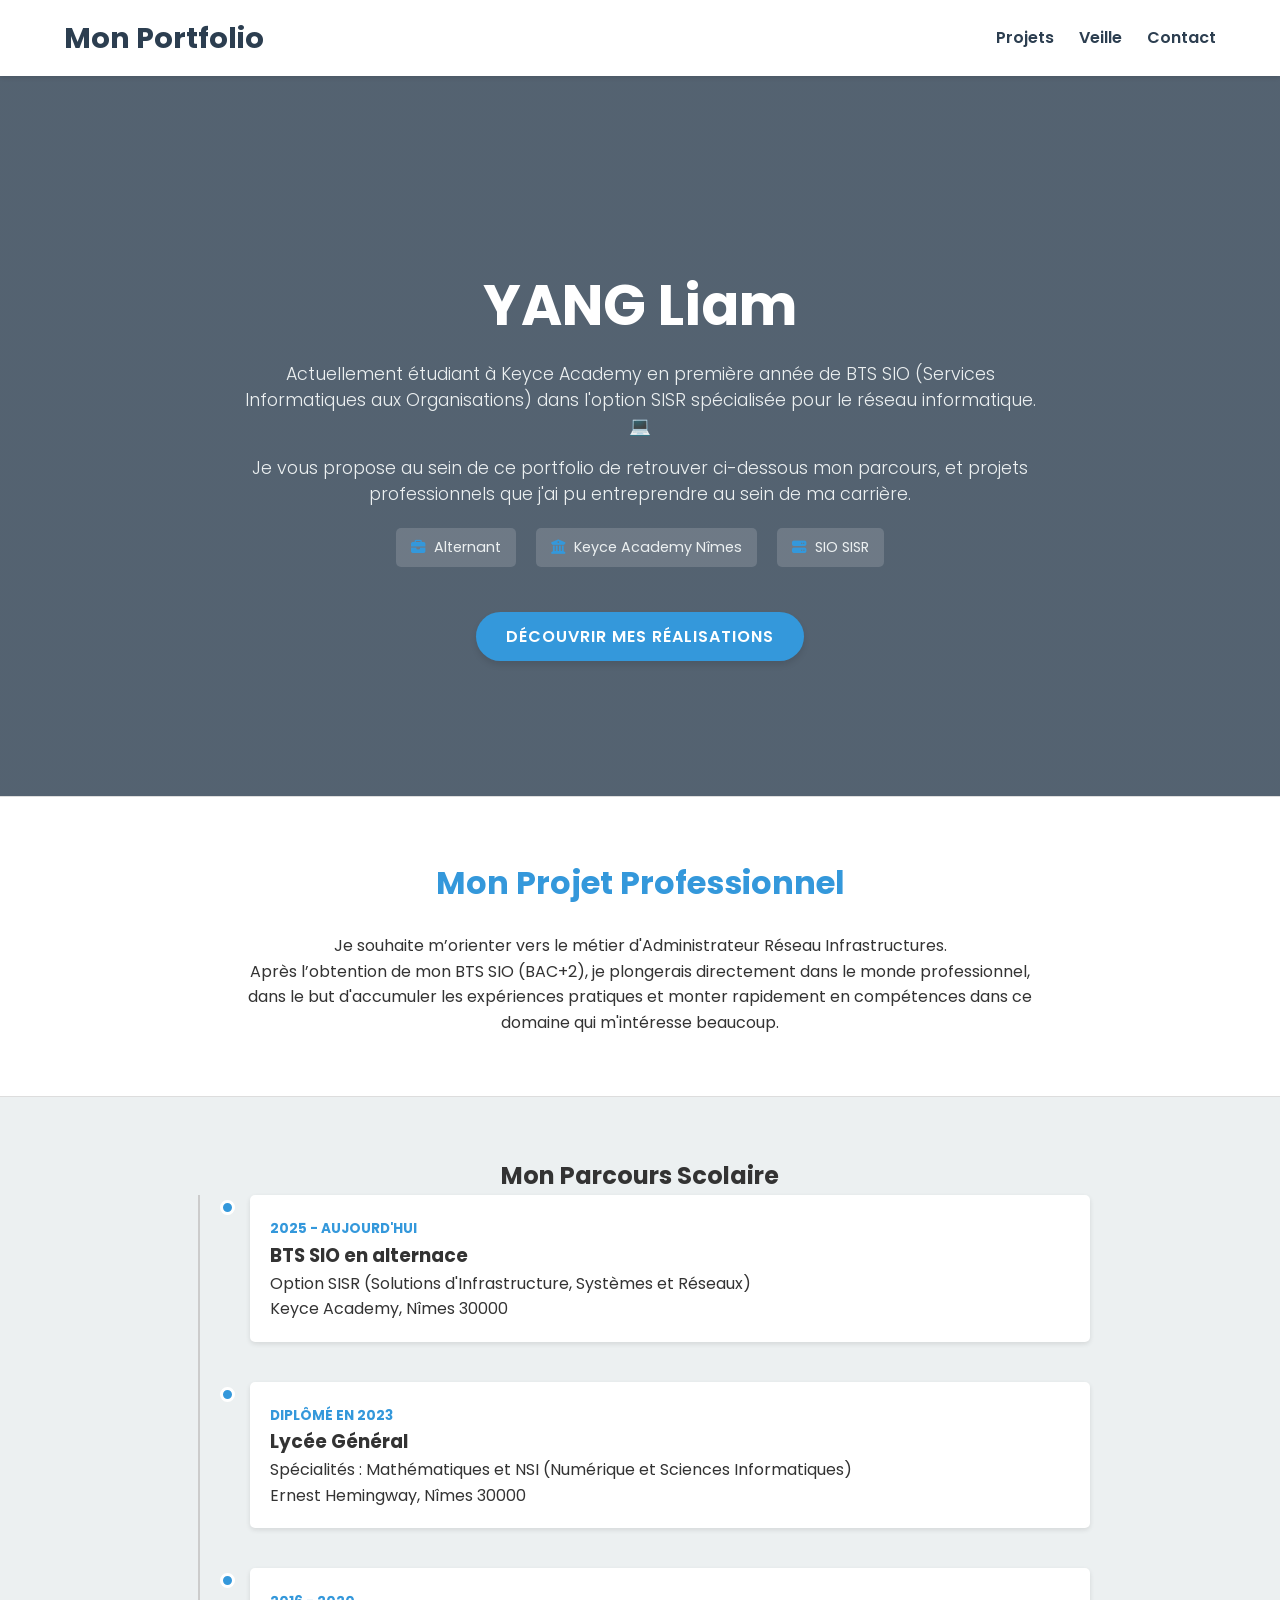
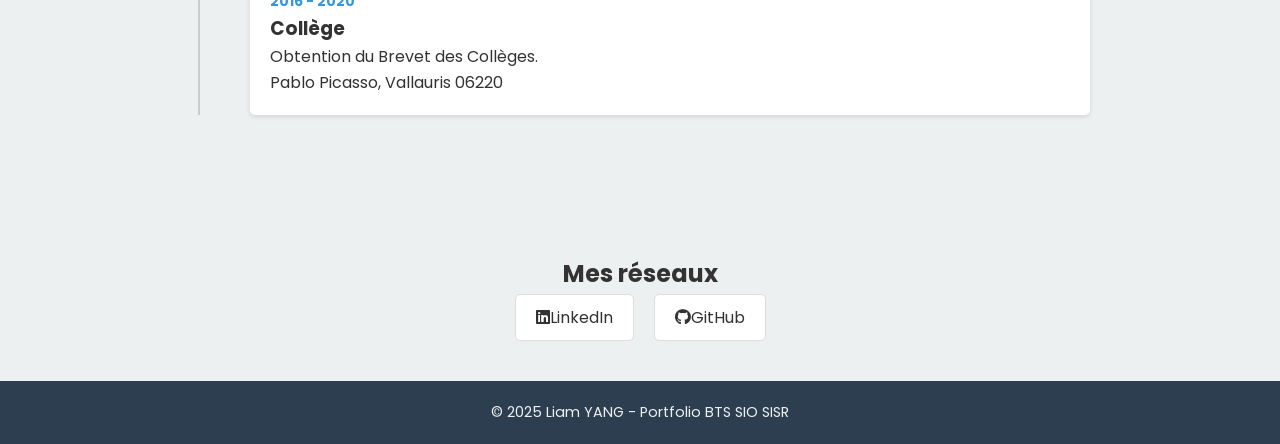
==== index.html @ 9de11cf5 "Add files via upload" ====
<!DOCTYPE html>
<html lang="fr">
<head>
    <meta charset="UTF-8">
    <meta name="viewport" content="width=device-width, initial-scale=1.0">
    <title>Portfolio de Liam YANG | BTS SIO SISR</title>
    <link rel="stylesheet" href="css/style.css">
    <link href="https://fonts.googleapis.com/css2?family=Poppins:wght@300;400;600;700&display=swap" rel="stylesheet">
    <link rel="stylesheet" href="https://cdnjs.cloudflare.com/ajax/libs/font-awesome/6.5.1/css/all.min.css">
</head>
<body>

    <header class="navbar">
        <div class="logo">Mon Portfolio</div>
        <nav>
            <ul>
                <li><a href="pages/realisation.html">Projets</a></li>
                <li><a href="pages/veille.html">Veille</a></li>
                <li><a href="pages/contact.html">Contact</a></li>
            </ul>
        </nav>
    </header>

    <main class="hero-section">
        <div class="hero-content">
            <h1>YANG Liam</h1>
            <p class="intro-description">
                Actuellement étudiant à Keyce Academy en première année de BTS SIO (Services Informatiques aux Organisations) 
                dans l'option SISR spécialisée pour le réseau informatique. <a href="https://media.makeameme.org/created/un-problme-informatique.jpg" target="_blank" style="text-decoration: none; color: inherit;">💻</a>
            </p>
            <p class="intro-description">
                Je vous propose au sein de ce portfolio de retrouver ci-dessous mon parcours, 
                et projets professionnels que j'ai pu entreprendre au sein de ma carrière.
            </p>
            <div class="info-badges">
                <span class="badge">
                    <i class="fas fa-briefcase"></i> 
                    Alternant
                </span>
                <a class="cta-button-badge" href="https://keyce-academy.fr/campus-nimes/">
                    <i class="fas fa-university"></i> 
                    Keyce Academy Nîmes
                </a>
                <a class="cta-button-badge" href="https://www.onisep.fr/ressources/univers-formation/formations/post-bac/bts-services-informatiques-aux-organisations-option-a-solutions-d-infrastructure-systemes-et-reseaux">
                    <i class="fas fa-server"></i> 
                    SIO SISR
                </a>
            </div>
            
            <a href="pages\realisation.html" class="cta-button">Découvrir mes Réalisations</a>
        </div>
        
        </main>

    <section id="projet-pro" class="project-pro-section">
        <h2>Mon Projet Professionnel</h2>
        <div class="pro-content">
            <p>
                Je souhaite m’orienter vers le métier d'Administrateur Réseau Infrastructures.
            </p>
            <p>
                Après l’obtention de mon BTS SIO (BAC+2), je plongerais directement dans le monde professionnel, 
                dans le but d'accumuler les expériences pratiques et monter rapidement en compétences dans ce domaine qui m'intéresse beaucoup.
            </p>
        </div>
    </section>
    <section id="parcours-scolaire" class="timeline-section">
        <h2>Mon Parcours Scolaire</h2>
        
        <div class="timeline">
            
            <div class="timeline-item">
                <div class="timeline-dot"></div>
                <div class="timeline-content">
                    <span class="timeline-date">2025 - Aujourd'hui</span>
                    <h3>BTS SIO en alternace</h3>
                    <p>Option SISR (Solutions d'Infrastructure, Systèmes et Réseaux)</p>
                    <p class="location">Keyce Academy, Nîmes 30000</p>
                </div>
            </div>

            <div class="timeline-item">
                <div class="timeline-dot"></div>
                <div class="timeline-content">
                    <span class="timeline-date">Diplômé en 2023</span>
                    <h3>Lycée Général</h3>
                    <p>Spécialités : Mathématiques et NSI (Numérique et Sciences Informatiques)</p>
                    <p class="location">Ernest Hemingway, Nîmes 30000</p>
                </div>
            </div>

            <div class="timeline-item">
                <div class="timeline-dot"></div>
                <div class="timeline-content">
                    <span class="timeline-date">2016 - 2020</span>
                    <h3>Collège</h3>
                    <p>Obtention du Brevet des Collèges.</p>
                    <p class="location">Pablo Picasso, Vallauris 06220</p>
                </div>
            </div>

        </div>
    </section>

    <section id="quick-contact" class="contact-strip">
        <h2>Mes réseaux</h2>
        <div class="contact-links">
            <a href="https://www.linkedin.com/in/liam-yang-15936730b/" target="_blank" class="contact-link social-link">
                <i class="fab fa-linkedin"></i> LinkedIn
            </a>
            <a href="https://github.com/ly-for-sleep" target="_blank" class="contact-link social-link">
                <i class="fab fa-github"></i> GitHub
            </a>
        </div>
    </section>

    <footer class="footer">
        <p>&copy; 2025 Liam YANG - Portfolio BTS SIO SISR</p>
    </footer>

</body>
</html>
---- css/style.css ----
/* ==========================================================================
   1. VARIABLES ET RÉINITIALISATION
   ========================================================================== */
:root {
    --primary-color: #3498db;    /* Bleu Vif - Action & Accent */
    --primary-hover: #2980b9;    /* Bleu plus foncé pour les hovers */
    --secondary-color: #2c3e50;  /* Bleu foncé - Texte & Fond */
    --secondary-soft: #34495e;   /* Variante pour les dégradés */
    --light-color: #ecf0f1;      /* Gris clair - Fonds */
    --text-color: #333;
    --font-family: 'Poppins', sans-serif;
    --white: #ffffff;
    --shadow: 0 4px 10px rgba(0, 0, 0, 0.05);
}

* {
    margin: 0;
    padding: 0;
    box-sizing: border-box;
}

body {
    font-family: var(--font-family);
    line-height: 1.6;
    color: var(--text-color);
    background-color: #f4f4f4;
}

a {
    text-decoration: none;
    color: var(--primary-color);
    transition: all 0.3s ease;
}

a:hover {
    color: var(--primary-hover);
}

ul {
    list-style: none;
}

/* ==========================================================================
   2. COMPOSANTS RÉUTILISABLES (BOUTONS, BADGES)
   ========================================================================== */
.cta-button {
    display: inline-block;
    background-color: var(--primary-color);
    color: var(--white);
    padding: 12px 30px;
    border-radius: 50px;
    font-weight: 600;
    text-transform: uppercase;
    letter-spacing: 1px;
    box-shadow: 0 4px 6px rgba(0, 0, 0, 0.1);
    transition: all 0.3s ease;
}

.cta-button:hover {
    background-color: var(--primary-hover);
    transform: translateY(-2px);
    color: black;
}

.badge {
    background-color: rgba(255, 255, 255, 0.15);
    color: var(--light-color);
    padding: 8px 15px;
    border-radius: 5px;
    font-size: 0.9em;
    margin: 5px 10px;
}

.badge i {
    margin-right: 5px;
    color: var(--primary-color);
}

.cta-button:hover {
    background-color: #2980b9;
    transform: translateY(-2px);
    color: black;
}
.cta-button-badge {
    color:white;
    background-color: rgba(255, 255, 255, 0.15);
    color: var(--light-color);
    padding: 8px 15px;
    border-radius: 5px;
    font-size: 0.9em;
    margin: 5px 10px;
}
.cta-button-badge:hover {
    background-color: #9ba6ad;
    transform: translateY(0px);
    color: black;
}
.cta-button-badge i {
    margin-right: 5px;
    color: var(--primary-color); /* Utiliser la couleur d'accent pour les icônes */
}

/* ==========================================================================
   3. NAVIGATION (HEADER)
   ========================================================================== */
.navbar {
    background-color: var(--white);
    box-shadow: 0 2px 4px rgba(0, 0, 0, 0.1);
    padding: 15px 5%;
    display: flex;
    justify-content: space-between;
    align-items: center;
    position: sticky;
    top: 0;
    z-index: 1000;
}

.navbar .logo {
    font-size: 1.8em;
    font-weight: 700;
    color: var(--secondary-color);
}

.navbar nav ul {
    display: flex;
}

.navbar nav ul li {
    margin-left: 25px;
}

.navbar nav ul li a {
    font-weight: 600;
    color: var(--secondary-color);
    padding: 5px 0;
    position: relative;
}

.navbar nav ul li a::after {
    content: '';
    position: absolute;
    width: 0;
    height: 2px;
    bottom: 0;
    left: 0;
    background-color: var(--primary-color);
    transition: width 0.3s ease-out;
}

.navbar nav ul li a:hover::after {
    width: 100%;
}

/* ==========================================================================
   4. SECTION HÉROS (ACCUEIL)
   ========================================================================== */
.hero-section {
    /* Remplace l'URL par le chemin de ton image */
    background: linear-gradient(rgba(44, 62, 80, 0.8), rgba(44, 62, 80, 0.8)), 
                url('https://informatique-ou-libertes.fr/wp-content/uploads/2025/07/informatique-ou-libertes.fr-quelle-est-la-definition-simple-dun-reseau-informatique-quelle-est-la-definition-simple-dun-reseau-informatique-1024x683.jpg'); 
    
    background-size: cover;       /* L'image couvre tout l'espace */
    background-position: center;  /* L'image est centrée */
    background-attachment: fixed; /* Optionnel : effet parallaxe au défilement */
    
    color: white;
    padding: 150px 5% 100px;
    text-align: center;
    min-height: 80vh; /* Augmenté pour mieux voir l'image */
    display: flex;
    flex-direction: column;
    justify-content: center;
    align-items: center;
}

.hero-section h1 {
    font-size: 3.5em;
    margin-bottom: 10px;
    font-weight: 700;
}

.intro-description {
    font-size: 1.1em;
    font-weight: 300;
    max-width: 800px;
    margin-bottom: 15px;
    line-height: 1.5;
    color: var(--light-color);
}

.info-badges {
    margin-bottom: 40px;
    display: flex;
    justify-content: center;
    flex-wrap: wrap;
}

/* ==========================================================================
   5. PAGES INTERNES ET GRILLE DE PROJETS
   ========================================================================== */
.page-content {
    padding: 80px 5%;
    max-width: 1200px;
    margin: 0 auto;
}

.intro-section {
    text-align: center;
    margin-bottom: 60px;
}

.intro-section h2 {
    font-size: 2.5em;
    color: var(--secondary-color);
    margin-bottom: 15px;
}

.projects-grid {
    display: grid;
    grid-template-columns: repeat(auto-fit, minmax(300px, 1fr));
    gap: 30px;
}

.project-card {
    background-color: var(--white);
    padding: 30px;
    border-radius: 8px;
    box-shadow: var(--shadow);
    display: flex;
    flex-direction: column;
    border-left: 5px solid var(--primary-color);
    transition: all 0.3s ease;
}

.project-card:hover {
    transform: translateY(-5px);
    box-shadow: 0 8px 20px rgba(0, 0, 0, 0.1);
    background-color: var(--light-color);
}

.project-card i {
    font-size: 2.5em;
    color: var(--primary-color);
    margin-bottom: 15px;
}

.project-card h3 {
    margin-bottom: 10px;
    color: var(--secondary-color);
}

.project-card p {
    font-size: 0.95em;
    margin-bottom: 15px;
    flex-grow: 1;
}

.project-card .tag {
    background-color: var(--primary-color);
    color: var(--white);
    padding: 5px 12px;
    border-radius: 20px;
    font-size: 0.8em;
    font-weight: 600;
    align-self: flex-start;
}

/* ==========================================================================
   6. SECTION PROJET PROFESSIONNEL (PRO-DESCRIPTION)
   ========================================================================== */
.project-pro-section {
    background-color: var(--white);
    padding: 60px 5%;
    text-align: center;
    border-top: 1px solid #ddd;
    border-bottom: 1px solid #ddd;
}

.project-pro-section h2 {
    font-size: 2em;
    color: var(--primary-color);
    margin-bottom: 25px;
}

.project-pro-section h2::after {
    content: '';
    display: block;
    font-size: 1.5em;
    margin-top: 10px;
}

.pro-content {
    max-width: 800px;
    margin: 0 auto;
}

/* ==========================================================================
   7. TIMELINE (PARCOURS SCOLAIRE)
   ========================================================================== */
.timeline-section {
    padding: 60px 5%;
    background-color: var(--light-color);
    text-align: center;
}

.timeline {
    position: relative;
    max-width: 900px;
    margin: 0 auto;
    padding-left: 30px;
}

.timeline::before {
    content: '';
    position: absolute;
    width: 2px;
    background-color: #ccc;
    top: 0;
    bottom: 0;
    left: 8px;
}

.timeline-item {
    margin-bottom: 40px;
    position: relative;
    text-align: left;
    padding-left: 30px;
}

.timeline-dot {
    position: absolute;
    width: 15px;
    height: 15px;
    background-color: var(--primary-color);
    border-radius: 50%;
    border: 3px solid var(--white);
    left: 0;
    top: 5px;
    z-index: 10;
}

.timeline-content {
    background: var(--white);
    padding: 20px;
    border-radius: 5px;
    box-shadow: 0 2px 5px rgba(0, 0, 0, 0.1);
}

.timeline-date {
    font-weight: 700;
    color: var(--primary-color);
    text-transform: uppercase;
    font-size: 0.85em;
}

/* ==========================================================================
   8. CONTACT ET FOOTER
   ========================================================================== */
.contact-strip {
    background-color: var(--light-color);
    padding: 40px 5%;
    text-align: center;
}

.contact-links {
    display: flex;
    justify-content: center;
    gap: 20px;
    flex-wrap: wrap;
}

.contact-link {
    background-color: var(--white);
    padding: 10px 20px;
    border-radius: 5px;
    border: 1px solid #ddd;
    display: flex;
    align-items: center;
    color: var(--text-color);
}

.contact-link:hover {
    background-color: var(--primary-color);
    color: var(--white);
    border-color: var(--primary-color);
}

.footer {
    text-align: center;
    padding: 20px 5%;
    background-color: var(--secondary-color);
    color: var(--light-color);
    font-size: 0.9em;
}

/* ==========================================================================
   9. RESPONSIVITÉ (MEDIA QUERIES)
   ========================================================================== */
@media (max-width: 768px) {
    .navbar { flex-direction: column; }
    .navbar nav { margin-top: 10px; }
    .hero-section h1 { font-size: 2.5em; }
    .contact-links { flex-direction: column; }
    .contact-link { width: 100%; }
    .projects-grid { grid-template-columns: repeat(auto-fit, minmax(250px, 1fr)); }
}

@media (max-width: 480px) {
    .hero-section h1 { font-size: 2em; }
    .navbar .logo { font-size: 1.5em; }
    .projects-grid { grid-template-columns: 1fr; }
}

/* --- 10. Styles Veille Technologique --- */

.veille-grid {
    display: grid;
    grid-template-columns: 1fr 1fr;
    gap: 30px;
    margin-top: 40px;
}

.veille-card {
    background: white;
    padding: 30px;
    border-radius: 10px;
    box-shadow: 0 4px 15px rgba(0,0,0,0.05);
}

.veille-card h3 {
    color: var(--primary-color);
    margin-bottom: 20px;
    display: flex;
    align-items: center;
    gap: 10px;
}

.veille-card ul {
    list-style: none;
    text-align: left;
}

.veille-card ul li {
    margin-bottom: 15px;
    padding-left: 20px;
    position: relative;
}

.veille-card ul li::before {
    content: '→';
    position: absolute;
    left: 0;
    color: var(--primary-color);
}

.cta-button.small {
    padding: 8px 20px;
    font-size: 0.9em;
    margin-top: 15px;
}

@media (max-width: 768px) {
    .veille-grid {
        grid-template-columns: 1fr;
    }
}
/* --- 11. Styles du Formulaire de Contact --- */

.contact-container {
    max-width: 600px;
    margin: 0 auto;
    background: white;
    padding: 40px;
    border-radius: 10px;
    box-shadow: 0 4px 15px rgba(0,0,0,0.05);
}

.contact-form {
    display: flex;
    flex-direction: column;
    gap: 20px;
}

.form-group {
    display: flex;
    flex-direction: column;
    text-align: left;
    gap: 8px;
}

.form-group label {
    font-weight: 600;
    color: var(--secondary-color);
}

.form-group input, 
.form-group textarea {
    padding: 12px;
    border: 1px solid #ddd;
    border-radius: 5px;
    font-family: var(--font-family);
    font-size: 1em;
    transition: border-color 0.3s;
}

.form-group input:focus, 
.form-group textarea:focus {
    outline: none;
    border-color: var(--primary-color);
}

.contact-form .cta-button {
    border: none;
    cursor: pointer;
    align-self: flex-start;
}

@media (max-width: 480px) {
    .contact-container {
        padding: 20px;
    }
    .contact-form .cta-button {
        width: 100%;
    }
}
/* --- Styles Carrousel Journal d'Actu --- */
.carousel-container {
    position: relative;
    max-width: 800px; /* Largeur du journal */
    margin: 40px auto;
    overflow: hidden; /* Cache les images qui dépassent */
    border-radius: 15px;
    box-shadow: 0 10px 30px rgba(0,0,0,0.2);
    background: #000;
}

.carousel-slider {
    display: flex;
    transition: transform 0.5s ease-in-out;
}

.slide {
    min-width: 100%;
    position: relative;
    height: 450px;
}

.slide img {
    width: 100%;
    height: 100%;
    object-fit: cover; /* L'image remplit tout l'espace sans se déformer */
    opacity: 0.7;
}

.slide-content {
    position: absolute;
    bottom: 0;
    left: 0;
    right: 0;
    padding: 30px;
    background: linear-gradient(transparent, rgba(0,0,0,0.9));
    color: white;
    text-align: left;
}

.slide-content h3 {
    margin: 10px 0;
    font-size: 1.5em;
    color: #3498db;
}

.slide-content .tag {
    background: #3498db;
    margin-bottom: 10px;
}

/* Boutons Navigation */
.carousel-prev, .carousel-next {
    position: absolute;
    top: 50%;
    transform: translateY(-50%);
    background: rgba(255,255,255,0.3);
    color: white;
    border: none;
    padding: 15px;
    cursor: pointer;
    font-size: 20px;
    transition: 0.3s;
    z-index: 10;
}

.carousel-prev:hover, .carousel-next:hover {
    background: var(--primary-color);
}

.carousel-prev { left: 0; border-radius: 0 5px 5px 0; }
.carousel-next { right: 0; border-radius: 5px 0 0 5px; }
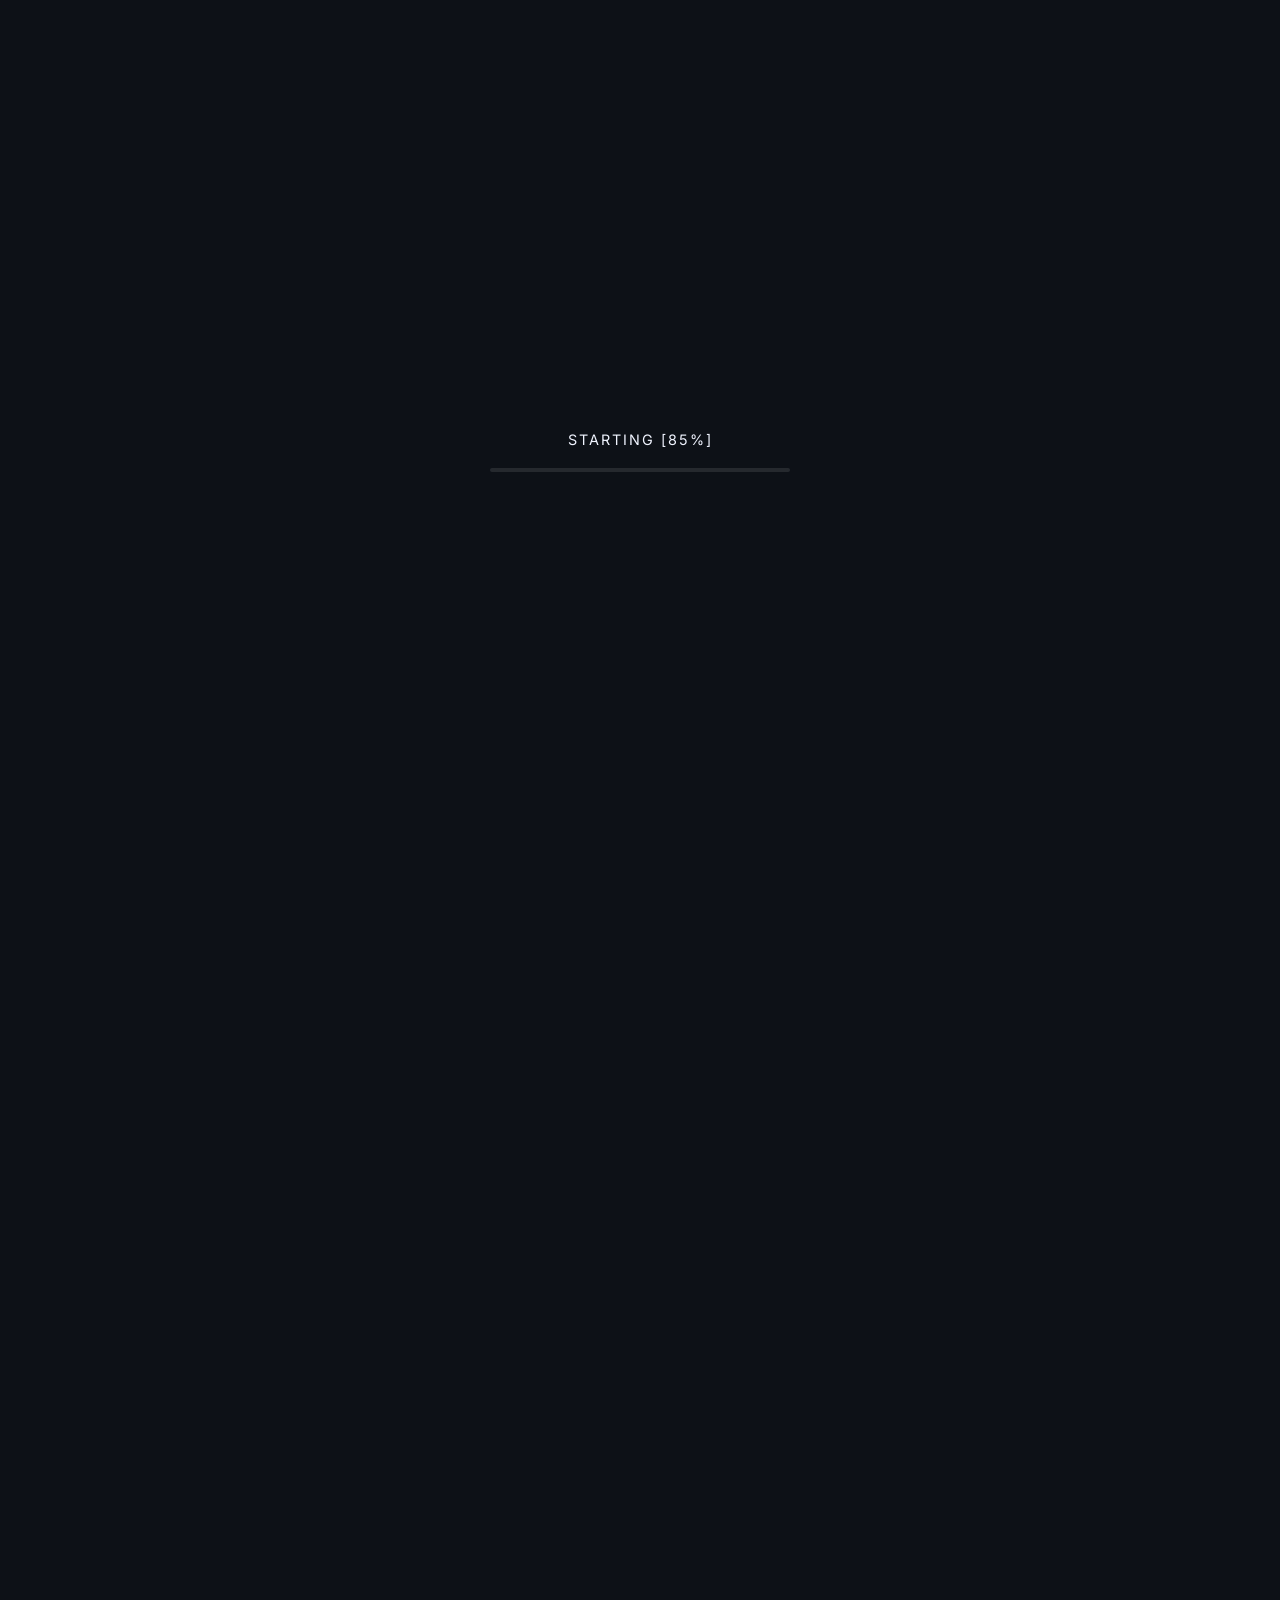
==== commit 665aa165: "Add files via upload" ====
--- a/index.html
+++ b/index.html
@@ -5,32 +5,36 @@
     <meta name="viewport" content="width=device-width, initial-scale=1.0">
     <title>Portfolio de Liam YANG | BTS SIO SISR</title>
     <link rel="stylesheet" href="css/style.css">
-    <link href="https://fonts.googleapis.com/css2?family=Poppins:wght@300;400;600;700&display=swap" rel="stylesheet">
+    <link href="https://fonts.googleapis.com/css2?family=Fira+Code:wght@300;400;600;700&display=swap" rel="stylesheet">
     <link rel="stylesheet" href="https://cdnjs.cloudflare.com/ajax/libs/font-awesome/6.5.1/css/all.min.css">
 </head>
+
+
+
 <body>
 
     <header class="navbar">
-        <div class="logo">Mon Portfolio</div>
+        <div class="logo">Liam YANG</div>
         <nav>
             <ul>
-                <li><a href="pages/realisation.html">Projets</a></li>
-                <li><a href="pages/veille.html">Veille</a></li>
-                <li><a href="pages/contact.html">Contact</a></li>
+                <li><a href="#accueil">Accueil</a></li>
+                <li><a href="#projets">Projets</a></li>
+                <li><a href="#veille">Veille</a></li>
+                <li><a href="#contact">Contact</a></li>
             </ul>
         </nav>
     </header>
 
-    <main class="hero-section">
+    <main id="accueil" class="hero-section">
         <div class="hero-content">
             <h1>YANG Liam</h1>
             <p class="intro-description">
-                Actuellement étudiant à Keyce Academy en première année de BTS SIO (Services Informatiques aux Organisations) 
+                Etudiant à Keyce Academy en première année de BTS SIO (Services Informatiques aux Organisations) 
                 dans l'option SISR spécialisée pour le réseau informatique. <a href="https://media.makeameme.org/created/un-problme-informatique.jpg" target="_blank" style="text-decoration: none; color: inherit;">💻</a>
             </p>
             <p class="intro-description">
                 Je vous propose au sein de ce portfolio de retrouver ci-dessous mon parcours, 
-                et projets professionnels que j'ai pu entreprendre au sein de ma carrière.
+                et mes projets professionnels que j'ai pu entreprendre au sein de mon apprentissage.
             </p>
             <div class="info-badges">
                 <span class="badge">
@@ -44,23 +48,31 @@
                 <a class="cta-button-badge" href="https://www.onisep.fr/ressources/univers-formation/formations/post-bac/bts-services-informatiques-aux-organisations-option-a-solutions-d-infrastructure-systemes-et-reseaux">
                     <i class="fas fa-server"></i> 
                     SIO SISR
-                </a>
-            </div>
-            
-            <a href="pages\realisation.html" class="cta-button">Découvrir mes Réalisations</a>
-        </div>
-        
-        </main>
+                </a>       
+        </div>
+    </main>
+
+    <section id="projet-pro" class="project-pro-section">
+        <h2>A propos de moi</h2>
+        <div class="pro-content">
+            <p>
+                J'ai toujours eu de la curiosité pour de l'informatique au cours de ma vie. Dès mon jeune âge, j'ai eu la chance d'obtenir ma première console de jeu.
+                J'ai toujours voulu savoir comment ça marchait et savoir comment faire mes propres jeux.
+                Alors j'ai commencé à m'intéresser à mes cours de technologie au collège,
+                puis à apprendre de mon côté l'informatique. J'ai fini par me spécialiser pour l'informatique au lycée en commençant par de la programmation.
+                Puis après mon Bac Général avec les options Maths et NSI, je me retrouve en BTS SIO SISR pour découvrir le réseau informatique.
+            </p>
+        </div>
+    </section>
 
     <section id="projet-pro" class="project-pro-section">
         <h2>Mon Projet Professionnel</h2>
         <div class="pro-content">
             <p>
-                Je souhaite m’orienter vers le métier d'Administrateur Réseau Infrastructures.
+                Je vise le métier d'Administrateur Réseau Infrastructures.
             </p>
             <p>
-                Après l’obtention de mon BTS SIO (BAC+2), je plongerais directement dans le monde professionnel, 
-                dans le but d'accumuler les expériences pratiques et monter rapidement en compétences dans ce domaine qui m'intéresse beaucoup.
+                Où j'accumulerai les expériences pratiques et monter en compétences dans ce domaine.
             </p>
         </div>
     </section>
@@ -82,6 +94,16 @@
             <div class="timeline-item">
                 <div class="timeline-dot"></div>
                 <div class="timeline-content">
+                    <span class="timeline-date">2023-2024</span>
+                    <h3>BTS CIEL en initial</h3>
+                    <p>Option A (Informatique et Réseaux)</p>
+                    <p class="location">Lycée Phillipe de Girard, Avignon 84000</p>
+                </div>
+            </div>
+
+            <div class="timeline-item">
+                <div class="timeline-dot"></div>
+                <div class="timeline-content">
                     <span class="timeline-date">Diplômé en 2023</span>
                     <h3>Lycée Général</h3>
                     <p>Spécialités : Mathématiques et NSI (Numérique et Sciences Informatiques)</p>
@@ -89,21 +111,137 @@
                 </div>
             </div>
 
-            <div class="timeline-item">
-                <div class="timeline-dot"></div>
-                <div class="timeline-content">
-                    <span class="timeline-date">2016 - 2020</span>
-                    <h3>Collège</h3>
-                    <p>Obtention du Brevet des Collèges.</p>
-                    <p class="location">Pablo Picasso, Vallauris 06220</p>
-                </div>
-            </div>
-
-        </div>
+        </div>
+    </section>
+
+    <section id="projets" class="page-content container">
+        <h2 class="section-title">Mes Réalisations</h2>
+        <div class="projects-grid">
+            <section class="projects-grid">
+            
+            <a href="pages/projet1.html" class="project-card">
+                <i class="fas fa-network-wired"></i>
+                <h3>Projet 1 : POC Migration Centreon sur CentOS 7 à Debian 12</h3>
+                <p>Mise en place d'une solution en situation réelle.</p>
+                <span class="tag">Systèmes</span>
+            </a>
+
+            <a href="[Lien vers la doc du Projet 2]" class="project-card">
+                <i class="fas fa-lock"></i>
+                <h3>Projet 2 : Sécurisation d'un Serveur Web (Apache)</h3>
+                <p>Installation d'un pare-feu et configuration de certificats SSL/TLS.</p>
+                <span class="tag">Sécurité</span>
+            </a>
+
+            <a href="[Lien vers la doc du Projet 3]" class="project-card">
+                <i class="fas fa-server"></i>
+                <h3>Projet 3 : Gestion d'un Active Directory (Windows Server)</h3>
+                <p>Création d'utilisateurs, de groupes et de stratégies de sécurité (GPO).</p>
+                <span class="tag">Systèmes</span>
+            </a>
+
+            <a href="[Lien vers la doc du Projet 4]" class="project-card">
+                <i class="fas fa-database"></i>
+                <h3>Projet 4 : Installation et Administration d'une BDD PostgreSQL</h3>
+                <p>Mise en place et optimisation des performances d'une base de données.</p>
+                <span class="tag">Administration</span>
+            </a>
+
+            <a href="[Lien vers la doc du Projet 5]" class="project-card">
+                <i class="fas fa-cloud"></i>
+                <h3>Projet 5 : Déploiement d'une VM avec Virtualisation</h3>
+                <p>Utilisation de VMware/Hyper-V pour la gestion des environnements virtuels.</p>
+                <span class="tag">Virtualisation</span>
+            </a>
+
+            <a href="../pages/veille.html" class="project-card">
+                <i class="fas fa-cogs"></i>
+                <h3>Projet 6 : Documentation Technique et Veille</h3>
+                <p>Réalisation d'un document complet sur une technologie émergente.</p>
+                <span class="tag">Documentation</span>
+            </a>
+
+        </section>
+        </div>
+    </section>
+
+
+    <section id="veille" class="intro-section">
+            <h2><i class="fa-solid fa-terminal"></i> Ma veille Technologique</h2>
+            <p class="section-description">
+                S'informer de façon systématique sur les dernières innovations de son secteur. 
+                Je me concentre sur la Cybersécurité et les Infrastructures Réseaux.
+            </p>
+            
+            <div class="carousel-container">
+                    <div id="carousel-slider" class="carousel-slider">
+                        <p style="text-align: center; width: 100%;">Chargement des actualités...</p>
+                    </div>
+                
+                <button class="carousel-prev" onclick="moveSlide(-1)">&#10094;</button>
+                <button class="carousel-next" onclick="moveSlide(1)">&#10095;</button>
+            </div>
+    </section>
+
+    <script src="script/veille.js"></script>
+
+    <section class="veille-grid">
+            <div class="veille-card tools">
+                <h3><i class="fas fa-tools"></i> Mes Outils de Veille</h3>
+                <ul>
+                    <li><strong>Feedly.com :</strong> Me permet de centraliser l'actualité choisi mieux que le paralellisme chez Norauto.</li>
+                    
+                    <li><strong>The Hacker News :</strong> L'actu digne d'un moteur 1.9 TDI de la cybersécurtié.</li>
+                    <li><strong>Podcast :</strong> Écoute de plusieurs chaînes de podcast comme <a href="https://www.youtube.com/@Underscore_">Underscore_</a> 
+                        <i class="fab fa-youtube"></i></li>
+                </ul>
+            </div>
+
+            <div class="veille-card topic">
+                <h3><i class="fas fa-bullseye"></i> Sujet : Le Zero Trust Architecture</h3>
+                <p>Le modèle "Zero Trust" part du principe qu'aucun utilisateur ou appareil ne doit avoir un accès automatique, qu'il soit à l'intérieur ou à l'extérieur du réseau de l'entreprise.</p>
+                <a href="#" class="cta-button small">Lire ma synthèse</a>
+            </div>
+        </section>
+
+    <section id ="contact" class="intro-section">
+            <h2><i class="fa-solid fa-envelope"></i> Me Contacter</h2>
+            <p class="section-description">
+                Vous souhaitez échanger sur un projet, une opportunité d'alternance ou simplement poser une question ? 
+                Remplissez le formulaire ci-dessous, je vous répondrai dans les plus brefs délais.
+            </p>
+    </section>
+
+    <section class="contact-container">
+        <form action="https://formspree.io/f/mkobrbgo" method="POST" class="contact-form">
+            <div class="form-group">
+                <label for="name">Nom complet</label>
+                <input type="text" id="name" name="name" placeholder="Ex: John Smith" required>
+            </div>
+
+            <div class="form-group">
+                <label for="email">Votre adresse e-mail</label>
+                <input type="email" id="email" name="_replyto" placeholder="Ex: johnsmith@email.com" required>
+            </div>
+
+            <div class="form-group">
+                <label for="subject">Objet</label>
+                <input type="text" id="subject" name="subject" placeholder="Sujet de votre message">
+            </div>
+
+            <div class="form-group">
+                <label for="message">Message</label>
+                <textarea id="message" name="message" rows="6" placeholder="Votre message ici..." required></textarea>
+            </div>
+
+            <input type="text" name="_gotcha" style="display:none">
+
+            <button type="submit" class="cta-button">Envoyer le message</button>
+        </form>
     </section>
 
     <section id="quick-contact" class="contact-strip">
-        <h2>Mes réseaux</h2>
+        
         <div class="contact-links">
             <a href="https://www.linkedin.com/in/liam-yang-15936730b/" target="_blank" class="contact-link social-link">
                 <i class="fab fa-linkedin"></i> LinkedIn
@@ -115,8 +253,19 @@
     </section>
 
     <footer class="footer">
-        <p>&copy; 2025 Liam YANG - Portfolio BTS SIO SISR</p>
+        <p>&copy; 2026 Liam YANG - Portfolio SISR</p>
     </footer>
 
 </body>
+<div id="loader">
+    <div class="loader-content">
+        <div class="terminal-loader">
+            <span class="loader-text">INITIALIZING_SYSTEM</span>
+            <div class="progress-bar">
+                <div class="progress-fill"></div>
+            </div>
+        </div>
+    </div>
+</div>
+<script src="script/loading.js"></script>
 </html>
--- a/css/style.css
+++ b/css/style.css
@@ -1,597 +1,769 @@
 /* ==========================================================================
-   1. VARIABLES ET RÉINITIALISATION
+   PORTFOLIO — LIAM YANG | BTS SIO SISR
+   Style : Moderne & Professionnel — sombre, épuré, premium.
    ========================================================================== */
+
+@import url('https://fonts.googleapis.com/css2?family=Inter:wght@300;400;500;600;700;800&family=Manrope:wght@400;500;600;700;800&display=swap');
+
+/* --- 1. VARIABLES --- */
 :root {
-    --primary-color: #3498db;    /* Bleu Vif - Action & Accent */
-    --primary-hover: #2980b9;    /* Bleu plus foncé pour les hovers */
-    --secondary-color: #2c3e50;  /* Bleu foncé - Texte & Fond */
-    --secondary-soft: #34495e;   /* Variante pour les dégradés */
-    --light-color: #ecf0f1;      /* Gris clair - Fonds */
-    --text-color: #333;
-    --font-family: 'Poppins', sans-serif;
-    --white: #ffffff;
-    --shadow: 0 4px 10px rgba(0, 0, 0, 0.05);
-}
-
-* {
+    --bg-deep:        #0d1117;
+    --bg-base:        #13181f;
+    --bg-card:        #1a2030;
+    --bg-card-hover:  #1f2840;
+
+    --accent:         #4f8ef7;
+    --accent-light:   #7aaeff;
+    --accent-dim:     rgba(79, 142, 247, 0.1);
+    --accent-glow:    rgba(79, 142, 247, 0.2);
+
+    --border:         rgba(255, 255, 255, 0.07);
+    --border-hover:   rgba(79, 142, 247, 0.35);
+
+    --text-primary:   #f0f4ff;
+    --text-secondary: #8b95a9;
+    --text-muted:     #4a5568;
+    --white:          #ffffff;
+
+    --font-heading: 'Manrope', sans-serif;
+    --font-body:    'Inter', sans-serif;
+
+    --radius:    10px;
+    --radius-sm: 6px;
+    --shadow:    0 4px 24px rgba(0, 0, 0, 0.4);
+    --shadow-lg: 0 12px 48px rgba(0, 0, 0, 0.5);
+    --ease:      cubic-bezier(0.25, 0.46, 0.45, 0.94);
+    --duration:  0.3s;
+}
+
+/* --- 2. RESET & BASE --- */
+*, *::before, *::after {
     margin: 0;
     padding: 0;
     box-sizing: border-box;
 }
 
+html { scroll-behavior: smooth; }
+
 body {
-    font-family: var(--font-family);
-    line-height: 1.6;
-    color: var(--text-color);
-    background-color: #f4f4f4;
-}
+    font-family: var(--font-body);
+    background-color: var(--bg-deep);
+    color: var(--text-primary);
+    line-height: 1.7;
+    -webkit-font-smoothing: antialiased;
+}
+
+ul { list-style: none; }
 
 a {
     text-decoration: none;
-    color: var(--primary-color);
-    transition: all 0.3s ease;
-}
-
-a:hover {
-    color: var(--primary-hover);
-}
-
-ul {
-    list-style: none;
-}
-
-/* ==========================================================================
-   2. COMPOSANTS RÉUTILISABLES (BOUTONS, BADGES)
-   ========================================================================== */
-.cta-button {
+    color: var(--accent-light);
+    transition: color var(--duration) var(--ease);
+    border: none;
+}
+a:hover { color: var(--white); background: none; }
+
+/* --- 3. TYPOGRAPHIE --- */
+h1, h2, h3 {
+    font-family: var(--font-heading);
+    line-height: 1.2;
+    letter-spacing: -0.02em;
+    color: var(--white);
+}
+
+h2 { font-size: clamp(1.8rem, 4vw, 2.4rem); font-weight: 800; }
+h3 { font-size: 1.05rem; font-weight: 700; }
+
+/* Suppression curseur clignotant */
+h1::after, h2::after { content: none; }
+
+/* --- 4. LAYOUT --- */
+.container, .page-content {
+    max-width: 1160px;
+    margin: 0 auto;
+    padding: 90px 5%;
+}
+
+.section-title {
+    text-align: center;
+    margin-bottom: 52px;
+    font-size: clamp(1.8rem, 4vw, 2.4rem);
+    color: var(--white);
+    position: relative;
     display: inline-block;
-    background-color: var(--primary-color);
-    color: var(--white);
-    padding: 12px 30px;
-    border-radius: 50px;
-    font-weight: 600;
-    text-transform: uppercase;
-    letter-spacing: 1px;
-    box-shadow: 0 4px 6px rgba(0, 0, 0, 0.1);
-    transition: all 0.3s ease;
-}
-
-.cta-button:hover {
-    background-color: var(--primary-hover);
-    transform: translateY(-2px);
-    color: black;
-}
-
-.badge {
-    background-color: rgba(255, 255, 255, 0.15);
-    color: var(--light-color);
-    padding: 8px 15px;
-    border-radius: 5px;
-    font-size: 0.9em;
-    margin: 5px 10px;
-}
-
-.badge i {
-    margin-right: 5px;
-    color: var(--primary-color);
-}
-
-.cta-button:hover {
-    background-color: #2980b9;
-    transform: translateY(-2px);
-    color: black;
-}
-.cta-button-badge {
-    color:white;
-    background-color: rgba(255, 255, 255, 0.15);
-    color: var(--light-color);
-    padding: 8px 15px;
-    border-radius: 5px;
-    font-size: 0.9em;
-    margin: 5px 10px;
-}
-.cta-button-badge:hover {
-    background-color: #9ba6ad;
-    transform: translateY(0px);
-    color: black;
-}
-.cta-button-badge i {
-    margin-right: 5px;
-    color: var(--primary-color); /* Utiliser la couleur d'accent pour les icônes */
-}
-
-/* ==========================================================================
-   3. NAVIGATION (HEADER)
-   ========================================================================== */
+    left: 50%;
+    transform: translateX(-50%);
+}
+.section-title::after {
+    content: '';
+    display: block;
+    width: 48px;
+    height: 3px;
+    background: var(--accent);
+    border-radius: 2px;
+    margin: 10px auto 0;
+}
+
+.bg-light { background-color: var(--bg-base); }
+
+/* --- 5. NAVIGATION --- */
 .navbar {
-    background-color: var(--white);
-    box-shadow: 0 2px 4px rgba(0, 0, 0, 0.1);
-    padding: 15px 5%;
-    display: flex;
-    justify-content: space-between;
-    align-items: center;
     position: sticky;
     top: 0;
     z-index: 1000;
+    background: rgba(13, 17, 23, 0.8);
+    backdrop-filter: blur(20px);
+    -webkit-backdrop-filter: blur(20px);
+    border-bottom: 1px solid var(--border);
+    padding: 0 5%;
+    display: flex;
+    justify-content: space-between;
+    align-items: center;
+    height: 64px;
 }
 
 .navbar .logo {
-    font-size: 1.8em;
-    font-weight: 700;
-    color: var(--secondary-color);
+    font-family: var(--font-heading);
+    font-size: 1.25rem;
+    font-weight: 800;
+    color: var(--white);
+    letter-spacing: -0.03em;
 }
 
 .navbar nav ul {
     display: flex;
-}
-
-.navbar nav ul li {
-    margin-left: 25px;
+    gap: 8px;
 }
 
 .navbar nav ul li a {
-    font-weight: 600;
-    color: var(--secondary-color);
-    padding: 5px 0;
-    position: relative;
-}
-
-.navbar nav ul li a::after {
-    content: '';
-    position: absolute;
-    width: 0;
-    height: 2px;
-    bottom: 0;
-    left: 0;
-    background-color: var(--primary-color);
-    transition: width 0.3s ease-out;
-}
-
-.navbar nav ul li a:hover::after {
-    width: 100%;
-}
-
-/* ==========================================================================
-   4. SECTION HÉROS (ACCUEIL)
-   ========================================================================== */
+    font-size: 0.875rem;
+    font-weight: 500;
+    color: var(--text-secondary);
+    padding: 6px 14px;
+    border-radius: var(--radius-sm);
+    border: none;
+    transition: color var(--duration) var(--ease), background var(--duration) var(--ease);
+    position: relative;
+}
+.navbar nav ul li a::after { content: none; }
+.navbar nav ul li a:hover {
+    color: var(--white);
+    background: rgba(255,255,255,0.06);
+}
+
+/* --- 6. HERO --- */
 .hero-section {
-    /* Remplace l'URL par le chemin de ton image */
-    background: linear-gradient(rgba(44, 62, 80, 0.8), rgba(44, 62, 80, 0.8)), 
-                url('https://informatique-ou-libertes.fr/wp-content/uploads/2025/07/informatique-ou-libertes.fr-quelle-est-la-definition-simple-dun-reseau-informatique-quelle-est-la-definition-simple-dun-reseau-informatique-1024x683.jpg'); 
-    
-    background-size: cover;       /* L'image couvre tout l'espace */
-    background-position: center;  /* L'image est centrée */
-    background-attachment: fixed; /* Optionnel : effet parallaxe au défilement */
-    
-    color: white;
-    padding: 150px 5% 100px;
-    text-align: center;
-    min-height: 80vh; /* Augmenté pour mieux voir l'image */
+    position: relative;
+    min-height: 90vh;
     display: flex;
     flex-direction: column;
     justify-content: center;
     align-items: center;
+    text-align: center;
+    padding: 120px 5% 100px;
+    overflow: hidden;
+    background:
+        linear-gradient(160deg, rgba(13,17,23,0.96) 40%, rgba(25,40,70,0.7) 100%),
+        url('https://informatique-ou-libertes.fr/wp-content/uploads/2025/07/informatique-ou-libertes.fr-quelle-est-la-definition-simple-dun-reseau-informatique-quelle-est-la-definition-simple-dun-reseau-informatique-1024x683.jpg') center/cover no-repeat;
+}
+
+/* Halo ambient */
+.hero-section::before {
+    content: '';
+    position: absolute;
+    width: 700px;
+    height: 700px;
+    border-radius: 50%;
+    background: radial-gradient(circle, rgba(79,142,247,0.12) 0%, transparent 70%);
+    top: 50%;
+    left: 50%;
+    transform: translate(-50%, -50%);
+    pointer-events: none;
+}
+.hero-section::after { content: none; }
+
+.hero-content {
+    position: relative;
+    z-index: 2;
+    max-width: 800px;
 }
 
 .hero-section h1 {
-    font-size: 3.5em;
-    margin-bottom: 10px;
-    font-weight: 700;
-}
+    font-size: clamp(2.8rem, 8vw, 5.5rem);
+    font-weight: 800;
+    color: var(--white);
+    letter-spacing: -0.04em;
+    line-height: 1.05;
+    margin-bottom: 24px;
+    background: linear-gradient(135deg, #ffffff 40%, var(--accent-light) 100%);
+    -webkit-background-clip: text;
+    -webkit-text-fill-color: transparent;
+    background-clip: text;
+}
+.hero-section h1::before,
+.hero-section h1::after { content: none; }
 
 .intro-description {
-    font-size: 1.1em;
-    font-weight: 300;
-    max-width: 800px;
-    margin-bottom: 15px;
-    line-height: 1.5;
-    color: var(--light-color);
+    color: var(--text-secondary);
+    font-size: 1rem;
+    max-width: 620px;
+    margin: 0 auto 12px;
+    line-height: 1.75;
 }
 
 .info-badges {
-    margin-bottom: 40px;
+    margin-top: 32px;
     display: flex;
     justify-content: center;
     flex-wrap: wrap;
-}
-
-/* ==========================================================================
-   5. PAGES INTERNES ET GRILLE DE PROJETS
-   ========================================================================== */
-.page-content {
-    padding: 80px 5%;
-    max-width: 1200px;
+    gap: 10px;
+}
+
+/* --- 7. BADGES & BOUTONS --- */
+.badge, .cta-button-badge {
+    display: inline-flex;
+    align-items: center;
+    gap: 7px;
+    padding: 7px 16px;
+    font-family: var(--font-body);
+    font-size: 0.82rem;
+    font-weight: 600;
+    color: var(--text-primary);
+    background: rgba(255,255,255,0.06);
+    border: 1px solid var(--border);
+    border-radius: 999px;
+    transition: all var(--duration) var(--ease);
+}
+.badge i, .cta-button-badge i {
+    color: var(--accent-light);
+    font-size: 0.85em;
+}
+.cta-button-badge:hover {
+    background: var(--accent-dim);
+    border-color: var(--border-hover);
+    color: var(--white);
+}
+.cta-button-badge:hover i { color: var(--accent-light); }
+
+.cta-button, .btn-detail {
+    display: inline-flex;
+    align-items: center;
+    gap: 8px;
+    padding: 11px 26px;
+    font-family: var(--font-body);
+    font-size: 0.875rem;
+    font-weight: 600;
+    color: var(--white);
+    background: var(--accent);
+    border: none;
+    border-radius: var(--radius-sm);
+    cursor: pointer;
+    transition: all var(--duration) var(--ease);
+}
+.cta-button:hover, .btn-detail:hover {
+    background: var(--accent-light);
+    color: var(--white);
+    box-shadow: 0 4px 20px var(--accent-glow);
+    transform: translateY(-1px);
+}
+.cta-button.small {
+    padding: 8px 18px;
+    font-size: 0.8rem;
+    margin-top: 16px;
+}
+
+/* --- 8. SECTIONS À PROPOS / PROJET PRO --- */
+.project-pro-section {
+    padding: 72px 5%;
+    text-align: center;
+    background: var(--bg-base);
+    border-top: 1px solid var(--border);
+    border-bottom: 1px solid var(--border);
+}
+
+.project-pro-section h2 { margin-bottom: 24px; }
+
+.pro-content {
+    max-width: 700px;
     margin: 0 auto;
-}
-
+    color: var(--text-secondary);
+    font-size: 0.975rem;
+    line-height: 1.85;
+}
+.pro-content p + p { margin-top: 12px; }
+
+/* --- 9. INTRO SECTION --- */
 .intro-section {
     text-align: center;
-    margin-bottom: 60px;
-}
-
-.intro-section h2 {
-    font-size: 2.5em;
-    color: var(--secondary-color);
-    margin-bottom: 15px;
-}
-
+    padding: 72px 5% 24px;
+    background: var(--bg-deep);
+}
+.intro-section h2 { margin-bottom: 12px; }
+.intro-section h2 i {
+    color: var(--accent-light);
+    margin-right: 10px;
+}
+.section-description {
+    color: var(--text-secondary);
+    max-width: 580px;
+    margin: 0 auto;
+    font-size: 0.95rem;
+    line-height: 1.8;
+}
+
+/* --- 10. TIMELINE --- */
+.timeline-section {
+    padding: 90px 5%;
+    background:
+        linear-gradient(rgba(13,17,23,0.94), rgba(13,17,23,0.94)),
+        url('https://imgs.search.brave.com/wxgHWSOHjVUZCXAjlXMjsRkOMhMiRPGsdriKby5Kiyo/rs:fit:860:0:0:0/g:ce/aHR0cHM6Ly93YWxs/cGFwZXJjYXZlLmNv/bS93cC93cDExMjgw/MTk0LmpwZw') center/cover no-repeat fixed;
+    text-align: center;
+}
+.timeline-section h2 { margin-bottom: 56px; }
+
+.timeline {
+    position: relative;
+    max-width: 720px;
+    margin: 0 auto;
+    padding-left: 40px;
+}
+.timeline::before {
+    content: '';
+    position: absolute;
+    left: 10px;
+    top: 0;
+    bottom: 0;
+    width: 2px;
+    background: linear-gradient(to bottom, transparent, var(--accent) 8%, var(--accent) 92%, transparent);
+    opacity: 0.4;
+}
+
+.timeline-item {
+    position: relative;
+    padding-left: 28px;
+    margin-bottom: 40px;
+    text-align: left;
+}
+
+.timeline-dot {
+    position: absolute;
+    left: -30px;
+    top: 10px;
+    width: 12px;
+    height: 12px;
+    border-radius: 50%;
+    background: var(--accent);
+    box-shadow: 0 0 0 3px rgba(79,142,247,0.2);
+    z-index: 2;
+}
+
+.timeline-content {
+    background: var(--bg-card);
+    border: 1px solid var(--border);
+    border-radius: var(--radius);
+    padding: 24px 28px;
+    transition: border-color var(--duration) var(--ease), box-shadow var(--duration) var(--ease);
+}
+.timeline-content:hover {
+    border-color: var(--border-hover);
+    box-shadow: 0 4px 24px rgba(79,142,247,0.1);
+}
+
+.timeline-date {
+    display: inline-block;
+    font-size: 0.75rem;
+    font-weight: 600;
+    letter-spacing: 0.06em;
+    text-transform: uppercase;
+    color: var(--accent-light);
+    margin-bottom: 8px;
+}
+.timeline-content h3 { font-size: 1.05rem; margin-bottom: 6px; }
+.timeline-content p { color: var(--text-secondary); font-size: 0.9rem; }
+.location {
+    color: var(--text-muted) !important;
+    font-size: 0.82rem !important;
+    margin-top: 4px;
+}
+
+/* --- 11. GRILLE PROJETS --- */
 .projects-grid {
     display: grid;
     grid-template-columns: repeat(auto-fit, minmax(300px, 1fr));
-    gap: 30px;
+    gap: 20px;
 }
 
 .project-card {
-    background-color: var(--white);
-    padding: 30px;
-    border-radius: 8px;
-    box-shadow: var(--shadow);
+    position: relative;
     display: flex;
     flex-direction: column;
-    border-left: 5px solid var(--primary-color);
-    transition: all 0.3s ease;
-}
+    padding: 28px;
+    background: var(--bg-card);
+    border: 1px solid var(--border);
+    border-radius: var(--radius);
+    color: var(--text-secondary);
+    transition: all var(--duration) var(--ease);
+    overflow: hidden;
+}
+.project-card::before { content: none; }
 
 .project-card:hover {
-    transform: translateY(-5px);
-    box-shadow: 0 8px 20px rgba(0, 0, 0, 0.1);
-    background-color: var(--light-color);
+    background: var(--bg-card-hover);
+    border-color: var(--border-hover);
+    transform: translateY(-4px);
+    box-shadow: 0 12px 40px rgba(79,142,247,0.12);
+    color: var(--text-secondary);
 }
 
 .project-card i {
-    font-size: 2.5em;
-    color: var(--primary-color);
-    margin-bottom: 15px;
-}
+    font-size: 1.6rem;
+    color: var(--accent-light);
+    margin-bottom: 16px;
+    transition: transform var(--duration) var(--ease);
+}
+.project-card:hover i { transform: scale(1.1); }
 
 .project-card h3 {
+    color: var(--white);
+    font-size: 0.975rem;
     margin-bottom: 10px;
-    color: var(--secondary-color);
+    line-height: 1.45;
 }
 
 .project-card p {
-    font-size: 0.95em;
-    margin-bottom: 15px;
+    font-size: 0.875rem;
     flex-grow: 1;
+    margin-bottom: 18px;
+    line-height: 1.7;
 }
 
 .project-card .tag {
-    background-color: var(--primary-color);
-    color: var(--white);
-    padding: 5px 12px;
-    border-radius: 20px;
-    font-size: 0.8em;
+    align-self: flex-start;
+    font-size: 0.72rem;
     font-weight: 600;
-    align-self: flex-start;
-}
-
-/* ==========================================================================
-   6. SECTION PROJET PROFESSIONNEL (PRO-DESCRIPTION)
-   ========================================================================== */
-.project-pro-section {
-    background-color: var(--white);
-    padding: 60px 5%;
-    text-align: center;
-    border-top: 1px solid #ddd;
-    border-bottom: 1px solid #ddd;
-}
-
-.project-pro-section h2 {
-    font-size: 2em;
-    color: var(--primary-color);
-    margin-bottom: 25px;
-}
-
-.project-pro-section h2::after {
-    content: '';
-    display: block;
-    font-size: 1.5em;
-    margin-top: 10px;
-}
-
-.pro-content {
-    max-width: 800px;
-    margin: 0 auto;
-}
-
-/* ==========================================================================
-   7. TIMELINE (PARCOURS SCOLAIRE)
-   ========================================================================== */
-.timeline-section {
-    padding: 60px 5%;
-    background-color: var(--light-color);
-    text-align: center;
-}
-
-.timeline {
-    position: relative;
-    max-width: 900px;
-    margin: 0 auto;
-    padding-left: 30px;
-}
-
-.timeline::before {
-    content: '';
-    position: absolute;
-    width: 2px;
-    background-color: #ccc;
-    top: 0;
-    bottom: 0;
-    left: 8px;
-}
-
-.timeline-item {
-    margin-bottom: 40px;
-    position: relative;
-    text-align: left;
-    padding-left: 30px;
-}
-
-.timeline-dot {
-    position: absolute;
-    width: 15px;
-    height: 15px;
-    background-color: var(--primary-color);
-    border-radius: 50%;
-    border: 3px solid var(--white);
-    left: 0;
-    top: 5px;
-    z-index: 10;
-}
-
-.timeline-content {
-    background: var(--white);
-    padding: 20px;
-    border-radius: 5px;
-    box-shadow: 0 2px 5px rgba(0, 0, 0, 0.1);
-}
-
-.timeline-date {
-    font-weight: 700;
-    color: var(--primary-color);
+    letter-spacing: 0.04em;
     text-transform: uppercase;
-    font-size: 0.85em;
-}
-
-/* ==========================================================================
-   8. CONTACT ET FOOTER
-   ========================================================================== */
-.contact-strip {
-    background-color: var(--light-color);
-    padding: 40px 5%;
-    text-align: center;
-}
-
-.contact-links {
-    display: flex;
-    justify-content: center;
-    gap: 20px;
-    flex-wrap: wrap;
-}
-
-.contact-link {
-    background-color: var(--white);
-    padding: 10px 20px;
-    border-radius: 5px;
-    border: 1px solid #ddd;
-    display: flex;
-    align-items: center;
-    color: var(--text-color);
-}
-
-.contact-link:hover {
-    background-color: var(--primary-color);
-    color: var(--white);
-    border-color: var(--primary-color);
-}
-
-.footer {
-    text-align: center;
-    padding: 20px 5%;
-    background-color: var(--secondary-color);
-    color: var(--light-color);
-    font-size: 0.9em;
-}
-
-/* ==========================================================================
-   9. RESPONSIVITÉ (MEDIA QUERIES)
-   ========================================================================== */
-@media (max-width: 768px) {
-    .navbar { flex-direction: column; }
-    .navbar nav { margin-top: 10px; }
-    .hero-section h1 { font-size: 2.5em; }
-    .contact-links { flex-direction: column; }
-    .contact-link { width: 100%; }
-    .projects-grid { grid-template-columns: repeat(auto-fit, minmax(250px, 1fr)); }
-}
-
-@media (max-width: 480px) {
-    .hero-section h1 { font-size: 2em; }
-    .navbar .logo { font-size: 1.5em; }
-    .projects-grid { grid-template-columns: 1fr; }
-}
-
-/* --- 10. Styles Veille Technologique --- */
-
+    color: var(--accent-light);
+    background: var(--accent-dim);
+    border: 1px solid rgba(79,142,247,0.2);
+    padding: 4px 12px;
+    border-radius: 999px;
+}
+
+/* --- 12. VEILLE GRID --- */
 .veille-grid {
     display: grid;
     grid-template-columns: 1fr 1fr;
-    gap: 30px;
-    margin-top: 40px;
+    gap: 20px;
+    max-width: 1160px;
+    margin: 0 auto;
+    padding: 16px 5% 80px;
+    background: var(--bg-deep);
 }
 
 .veille-card {
-    background: white;
-    padding: 30px;
-    border-radius: 10px;
-    box-shadow: 0 4px 15px rgba(0,0,0,0.05);
+    background: var(--bg-card);
+    border: 1px solid var(--border);
+    border-radius: var(--radius);
+    padding: 32px;
+    transition: border-color var(--duration) var(--ease), box-shadow var(--duration) var(--ease);
+}
+.veille-card:hover {
+    border-color: var(--border-hover);
+    box-shadow: 0 4px 24px rgba(79,142,247,0.1);
 }
 
 .veille-card h3 {
-    color: var(--primary-color);
+    font-size: 1rem;
     margin-bottom: 20px;
     display: flex;
     align-items: center;
     gap: 10px;
 }
-
-.veille-card ul {
-    list-style: none;
-    text-align: left;
-}
-
+.veille-card h3 i { color: var(--accent-light); }
+
+.veille-card ul { text-align: left; }
 .veille-card ul li {
-    margin-bottom: 15px;
-    padding-left: 20px;
-    position: relative;
-}
-
+    color: var(--text-secondary);
+    font-size: 0.9rem;
+    margin-bottom: 14px;
+    padding-left: 18px;
+    position: relative;
+    line-height: 1.7;
+}
 .veille-card ul li::before {
-    content: '→';
+    content: '•';
     position: absolute;
     left: 0;
-    color: var(--primary-color);
-}
-
-.cta-button.small {
-    padding: 8px 20px;
-    font-size: 0.9em;
-    margin-top: 15px;
-}
-
-@media (max-width: 768px) {
-    .veille-grid {
-        grid-template-columns: 1fr;
-    }
-}
-/* --- 11. Styles du Formulaire de Contact --- */
-
-.contact-container {
-    max-width: 600px;
-    margin: 0 auto;
-    background: white;
-    padding: 40px;
-    border-radius: 10px;
-    box-shadow: 0 4px 15px rgba(0,0,0,0.05);
-}
-
-.contact-form {
-    display: flex;
-    flex-direction: column;
-    gap: 20px;
-}
-
-.form-group {
-    display: flex;
-    flex-direction: column;
-    text-align: left;
-    gap: 8px;
-}
-
-.form-group label {
-    font-weight: 600;
-    color: var(--secondary-color);
-}
-
-.form-group input, 
-.form-group textarea {
-    padding: 12px;
-    border: 1px solid #ddd;
-    border-radius: 5px;
-    font-family: var(--font-family);
-    font-size: 1em;
-    transition: border-color 0.3s;
-}
-
-.form-group input:focus, 
-.form-group textarea:focus {
-    outline: none;
-    border-color: var(--primary-color);
-}
-
-.contact-form .cta-button {
-    border: none;
-    cursor: pointer;
-    align-self: flex-start;
-}
-
-@media (max-width: 480px) {
-    .contact-container {
-        padding: 20px;
-    }
-    .contact-form .cta-button {
-        width: 100%;
-    }
-}
-/* --- Styles Carrousel Journal d'Actu --- */
+    color: var(--accent-light);
+    font-weight: 700;
+}
+.veille-card p {
+    color: var(--text-secondary);
+    font-size: 0.9rem;
+    line-height: 1.8;
+}
+
+/* --- 13. CARROUSEL --- */
 .carousel-container {
     position: relative;
-    max-width: 800px; /* Largeur du journal */
-    margin: 40px auto;
-    overflow: hidden; /* Cache les images qui dépassent */
-    border-radius: 15px;
-    box-shadow: 0 10px 30px rgba(0,0,0,0.2);
+    max-width: 820px;
+    margin: 40px auto 0;
+    overflow: hidden;
+    border-radius: var(--radius);
+    border: 1px solid var(--border);
+    box-shadow: var(--shadow-lg);
     background: #000;
 }
 
 .carousel-slider {
     display: flex;
-    transition: transform 0.5s ease-in-out;
-}
-
-.slide {
-    min-width: 100%;
-    position: relative;
-    height: 450px;
-}
-
+    transition: transform 0.6s var(--ease);
+}
+
+.slide { min-width: 100%; position: relative; height: 420px; }
 .slide img {
-    width: 100%;
-    height: 100%;
-    object-fit: cover; /* L'image remplit tout l'espace sans se déformer */
-    opacity: 0.7;
+    width: 100%; height: 100%;
+    object-fit: cover;
+    opacity: 0.45;
 }
 
 .slide-content {
     position: absolute;
-    bottom: 0;
-    left: 0;
-    right: 0;
-    padding: 30px;
-    background: linear-gradient(transparent, rgba(0,0,0,0.9));
-    color: white;
+    bottom: 0; left: 0; right: 0;
+    padding: 36px 32px;
+    background: linear-gradient(to top, rgba(13,17,23,0.98), transparent);
     text-align: left;
 }
-
-.slide-content h3 {
-    margin: 10px 0;
-    font-size: 1.5em;
-    color: #3498db;
-}
-
+.slide-content h3 { font-size: 1.3rem; margin: 8px 0; }
 .slide-content .tag {
-    background: #3498db;
+    display: inline-block;
+    font-size: 0.7rem;
+    font-weight: 600;
+    letter-spacing: 0.06em;
+    text-transform: uppercase;
+    background: var(--accent);
+    color: var(--white);
+    padding: 3px 10px;
+    border-radius: 999px;
     margin-bottom: 10px;
 }
 
-/* Boutons Navigation */
 .carousel-prev, .carousel-next {
     position: absolute;
     top: 50%;
     transform: translateY(-50%);
-    background: rgba(255,255,255,0.3);
-    color: white;
-    border: none;
-    padding: 15px;
+    background: rgba(13,17,23,0.75);
+    color: var(--white);
+    border: 1px solid var(--border);
+    width: 44px;
+    height: 44px;
+    border-radius: 50%;
+    display: grid;
+    place-items: center;
+    font-size: 16px;
     cursor: pointer;
-    font-size: 20px;
-    transition: 0.3s;
+    transition: all var(--duration) var(--ease);
     z-index: 10;
 }
-
 .carousel-prev:hover, .carousel-next:hover {
+    background: var(--accent);
+    border-color: var(--accent);
+    box-shadow: 0 4px 16px var(--accent-glow);
+}
+.carousel-prev { left: 12px; }
+.carousel-next { right: 12px; }
+
+/* --- 14. FORMULAIRE CONTACT --- */
+.contact-container {
+    max-width: 600px;
+    margin: 24px auto 80px;
+    background: var(--bg-card);
+    border: 1px solid var(--border);
+    border-radius: var(--radius);
+    padding: 48px;
+    box-shadow: var(--shadow);
+}
+
+.contact-form {
+    display: flex;
+    flex-direction: column;
+    gap: 20px;
+}
+
+.form-group { display: flex; flex-direction: column; gap: 7px; }
+.form-group label {
+    font-size: 0.8rem;
+    font-weight: 600;
+    letter-spacing: 0.04em;
+    color: var(--text-secondary);
+}
+.form-group label::before { content: none; }
+
+.form-group input,
+.form-group textarea {
+    background: var(--bg-base);
+    color: var(--text-primary);
+    border: 1px solid var(--border);
+    border-radius: var(--radius-sm);
+    padding: 11px 16px;
+    font-family: var(--font-body);
+    font-size: 0.9rem;
+    transition: border-color var(--duration) var(--ease), box-shadow var(--duration) var(--ease);
+}
+.form-group input::placeholder,
+.form-group textarea::placeholder { color: var(--text-muted); }
+.form-group input:focus,
+.form-group textarea:focus {
+    outline: none;
+    border-color: var(--accent);
+    box-shadow: 0 0 0 3px rgba(79,142,247,0.15);
+}
+
+.contact-form .cta-button { align-self: flex-start; }
+
+/* --- 15. CONTACT STRIP --- */
+.contact-strip {
+    background: var(--bg-base);
+    border-top: 1px solid var(--border);
+    padding: 48px 5%;
+    text-align: center;
+}
+.contact-links {
+    display: flex;
+    justify-content: center;
+    flex-wrap: wrap;
+    gap: 14px;
+}
+.contact-link {
+    display: inline-flex;
+    align-items: center;
+    gap: 9px;
+    padding: 10px 24px;
+    font-size: 0.875rem;
+    font-weight: 600;
+    color: var(--text-primary);
+    border: 1px solid var(--border);
+    border-radius: var(--radius-sm);
+    background: transparent;
+    transition: all var(--duration) var(--ease);
+}
+.contact-link:hover {
+    border-color: var(--accent);
+    color: var(--white);
+    background: var(--accent-dim);
+    box-shadow: 0 4px 16px var(--accent-glow);
+}
+.contact-link i { font-size: 1.05em; color: var(--accent-light); }
+
+/* --- 16. FOOTER --- */
+.footer {
+    background: var(--bg-deep);
+    border-top: 1px solid var(--border);
+    padding: 24px 5%;
+    text-align: center;
+    font-size: 0.82rem;
+    color: var(--text-muted);
+}
+.footer::before { content: none; }
+
+/* --- 17. ANIMATIONS --- */
+@keyframes fadeUp {
+    from { opacity: 0; transform: translateY(20px); }
+    to   { opacity: 1; transform: translateY(0); }
+}
+.hero-section h1 { animation: fadeUp 0.7s var(--ease) both; }
+.intro-description { animation: fadeUp 0.7s var(--ease) 0.1s both; }
+.info-badges { animation: fadeUp 0.7s var(--ease) 0.2s both; }
+
+/* --- 18. RESPONSIVE --- */
+@media (max-width: 900px) {
+    .veille-grid { grid-template-columns: 1fr; }
+}
+
+@media (max-width: 768px) {
+    .navbar { flex-direction: column; height: auto; padding: 14px 5%; gap: 12px; }
+    .navbar nav ul { gap: 4px; flex-wrap: wrap; justify-content: center; }
+    .projects-grid { grid-template-columns: 1fr; }
+    .contact-container { padding: 28px 20px; }
+    .contact-links { flex-direction: column; align-items: center; }
+    .contact-link { width: 100%; max-width: 260px; justify-content: center; }
+}
+
+@media (max-width: 480px) {
+    .hero-section { min-height: auto; padding: 100px 5% 70px; }
+    .contact-form .cta-button { width: 100%; justify-content: center; }
+    .timeline { padding-left: 28px; }
+    .contact-container { margin: 16px auto 48px; }
+}
+/* --- ANIMATION DE CHARGEMENT --- */
+#loader {
+    position: fixed;
+    top: 0;
+    left: 0;
+    width: 100%;
+    height: 100%;
+    background-color: var(--secondary-color);
+    display: flex;
+    justify-content: center;
+    align-items: center;
+    z-index: 9999;
+    opacity: 1;
+    visibility: visible;
+    transition: opacity 0.7s ease;
+}
+
+.terminal-loader {
+    width: 300px;
+    text-align: center;
+}
+
+.loader-text {
+    font-family: var(--font-family);
+    color: var(--primary-color);
+    font-size: 0.9rem;
+    letter-spacing: 2px;
+    display: block;
+    margin-bottom: 15px;
+}
+
+.progress-bar {
+    width: 100%;
+    height: 4px;
+    background: rgba(255, 255, 255, 0.1);
+    border-radius: 2px;
+    overflow: hidden;
+}
+
+.progress-fill {
+    width: 0%; 
+    height: 100%;
     background: var(--primary-color);
-}
-
-.carousel-prev { left: 0; border-radius: 0 5px 5px 0; }
-.carousel-next { right: 0; border-radius: 5px 0 0 5px; }+    box-shadow: 0 0 15px var(--primary-color);
+    /* Ligne à supprimer : animation: fillProgress ... */
+    transition: width 0.05s linear; /* Permet un remplissage fluide entre chaque pourcentage */
+}
+
+@keyframes fillProgress {
+    0% { width: 0%; }
+    100% { width: 100%; }
+}
+
+/* Classe pour cacher le loader */
+.loader-hidden {
+    opacity: 0;
+    visibility: hidden;
+}
+/* Classe qui sera ajoutée par le JavaScript pour tout afficher */
+.content-visible {
+    opacity: 1 !important;
+}
+
+/* Cache tout le contenu au chargement initial */
+main, header, section, footer {
+    opacity: 0;
+    transition: opacity 0.8s ease-in-out;
+}
+
+
+
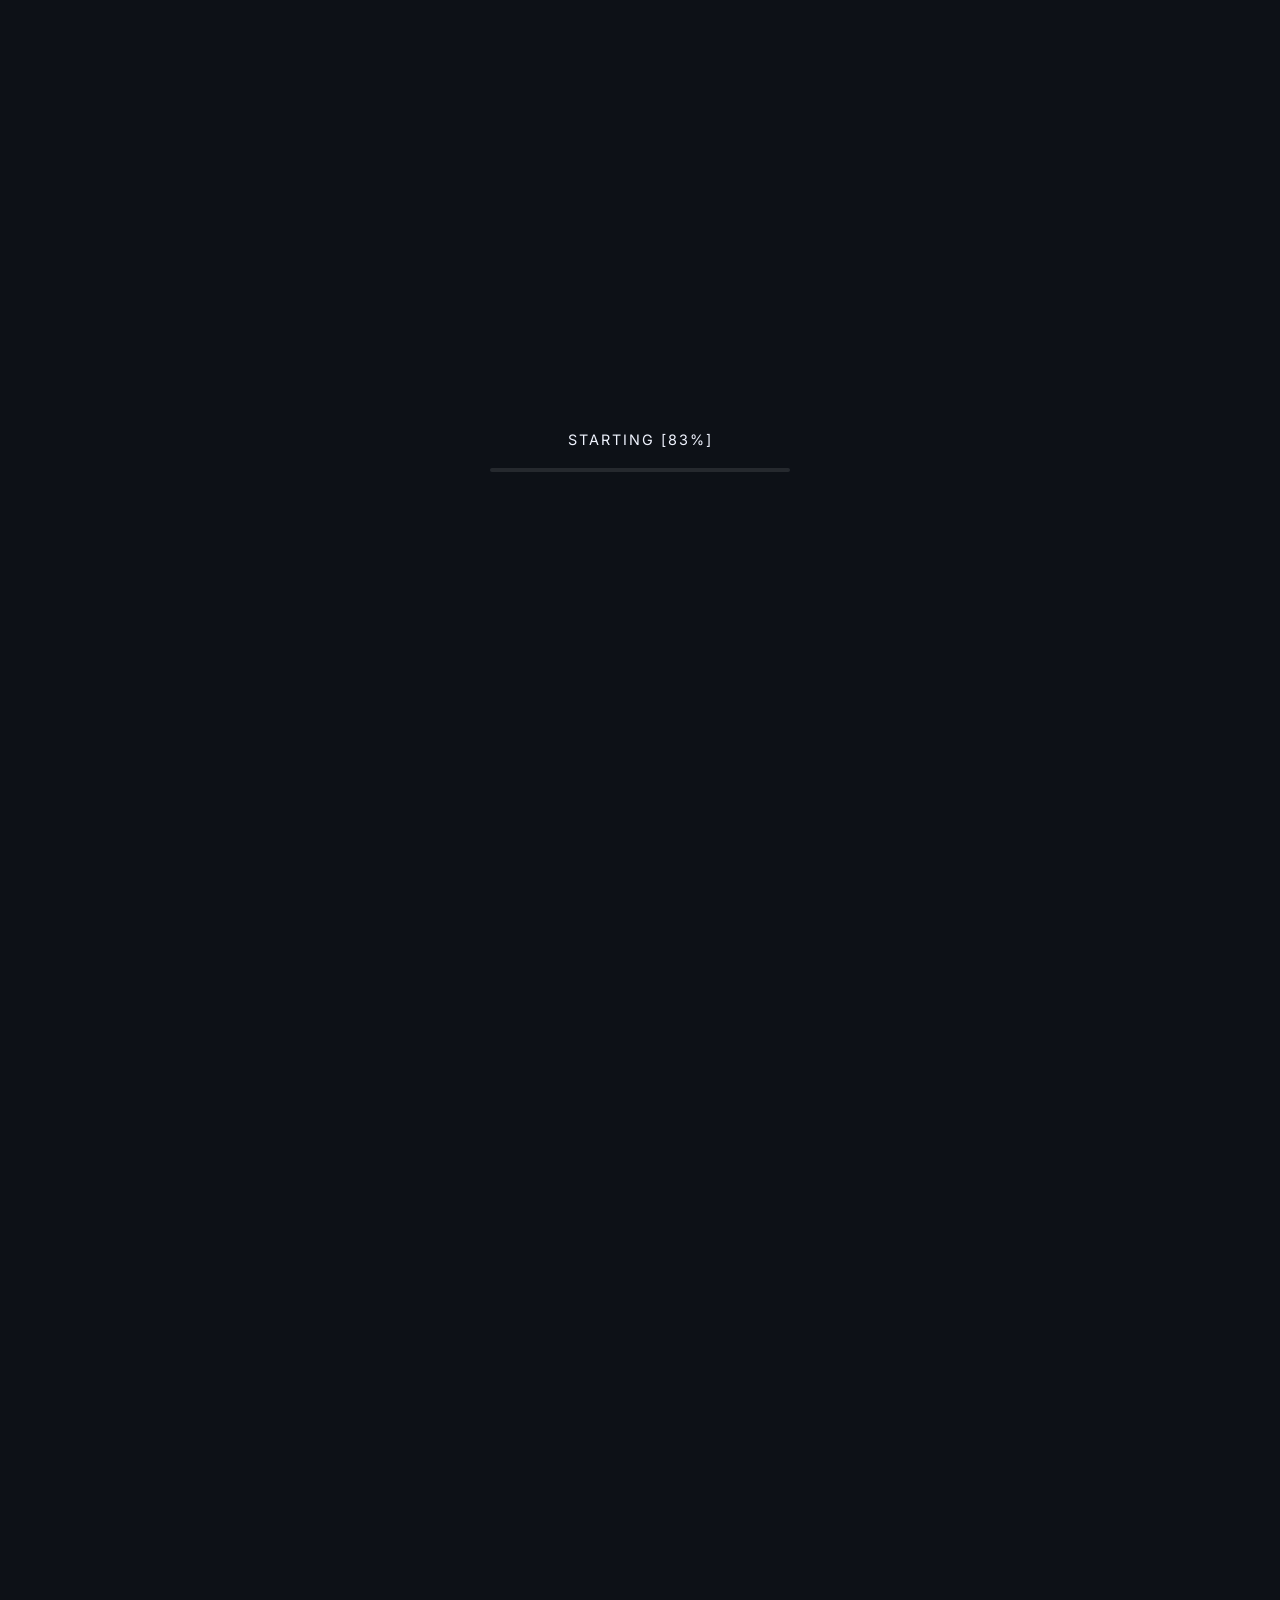
==== commit 2f258100: "Add files via upload" ====
--- a/index.html
+++ b/index.html
@@ -3,7 +3,8 @@
 <head>
     <meta charset="UTF-8">
     <meta name="viewport" content="width=device-width, initial-scale=1.0">
-    <title>Portfolio de Liam YANG | BTS SIO SISR</title>
+    <title>Portfolio YANG Liam | BTS SIO SISR</title>
+    <link rel="icon" type="image/png" href="assets/favicon.png">
     <link rel="stylesheet" href="css/style.css">
     <link href="https://fonts.googleapis.com/css2?family=Fira+Code:wght@300;400;600;700&display=swap" rel="stylesheet">
     <link rel="stylesheet" href="https://cdnjs.cloudflare.com/ajax/libs/font-awesome/6.5.1/css/all.min.css">
@@ -26,10 +27,11 @@
     </header>
 
     <main id="accueil" class="hero-section">
+        
         <div class="hero-content">
             <h1>YANG Liam</h1>
             <p class="intro-description">
-                Etudiant à Keyce Academy en première année de BTS SIO (Services Informatiques aux Organisations) 
+                Etudiant à Keyce Academy en BTS SIO (Services Informatiques aux Organisations) 
                 dans l'option SISR spécialisée pour le réseau informatique. <a href="https://media.makeameme.org/created/un-problme-informatique.jpg" target="_blank" style="text-decoration: none; color: inherit;">💻</a>
             </p>
             <p class="intro-description">
@@ -38,7 +40,7 @@
             </p>
             <div class="info-badges">
                 <span class="badge">
-                    <i class="fas fa-briefcase"></i> 
+                    <i class="fas fa-briefcase"></i>/<i class="fa-solid fa-user-graduate"></i>
                     Alternant
                 </span>
                 <a class="cta-button-badge" href="https://keyce-academy.fr/campus-nimes/">
@@ -56,11 +58,12 @@
         <h2>A propos de moi</h2>
         <div class="pro-content">
             <p>
-                J'ai toujours eu de la curiosité pour de l'informatique au cours de ma vie. Dès mon jeune âge, j'ai eu la chance d'obtenir ma première console de jeu.
-                J'ai toujours voulu savoir comment ça marchait et savoir comment faire mes propres jeux.
-                Alors j'ai commencé à m'intéresser à mes cours de technologie au collège,
-                puis à apprendre de mon côté l'informatique. J'ai fini par me spécialiser pour l'informatique au lycée en commençant par de la programmation.
-                Puis après mon Bac Général avec les options Maths et NSI, je me retrouve en BTS SIO SISR pour découvrir le réseau informatique.
+                J'ai toujours eu de la curiosité pour de l'informatique au cours de ma vie. Avec mon premier ordinateur je voulais à tout prix
+                les meilleurs réglages pour jouer ou avoir un débit internet plus important.
+                Mais j'ai vite compris que je devais améliorer mes connaissances dans l'informatique.
+                Alors j'ai décidé d'emprunter ce chemin pour en savoir plus.
+                J'ai terminé mes années de lycée avec un BAC Général dans les options Maths et NSI, et 
+                je me retrouve en BTS SIO SISR afin de continuer mon parcours.
             </p>
         </div>
     </section>
@@ -69,7 +72,7 @@
         <h2>Mon Projet Professionnel</h2>
         <div class="pro-content">
             <p>
-                Je vise le métier d'Administrateur Réseau Infrastructures.
+                Je vise le métier d'ingénieur DevOps ou Administrateur réseau.
             </p>
             <p>
                 Où j'accumulerai les expériences pratiques et monter en compétences dans ce domaine.
@@ -120,44 +123,44 @@
             <section class="projects-grid">
             
             <a href="pages/projet1.html" class="project-card">
-                <i class="fas fa-network-wired"></i>
+                <i class="fas fa-cloud"></i>
                 <h3>Projet 1 : POC Migration Centreon sur CentOS 7 à Debian 12</h3>
                 <p>Mise en place d'une solution en situation réelle.</p>
                 <span class="tag">Systèmes</span>
             </a>
 
             <a href="[Lien vers la doc du Projet 2]" class="project-card">
-                <i class="fas fa-lock"></i>
-                <h3>Projet 2 : Sécurisation d'un Serveur Web (Apache)</h3>
-                <p>Installation d'un pare-feu et configuration de certificats SSL/TLS.</p>
-                <span class="tag">Sécurité</span>
+                <i class="fas fa-network-wired"></i>
+                <h3>Projet 2 : Infrastructure réseau avec redondance de router et serveur NAS</h3>
+                <p>En cours...</p>
+                <span class="tag">Réseau</span>
             </a>
 
             <a href="[Lien vers la doc du Projet 3]" class="project-card">
-                <i class="fas fa-server"></i>
-                <h3>Projet 3 : Gestion d'un Active Directory (Windows Server)</h3>
-                <p>Création d'utilisateurs, de groupes et de stratégies de sécurité (GPO).</p>
-                <span class="tag">Systèmes</span>
-            </a>
-
-            <a href="[Lien vers la doc du Projet 4]" class="project-card">
-                <i class="fas fa-database"></i>
-                <h3>Projet 4 : Installation et Administration d'une BDD PostgreSQL</h3>
-                <p>Mise en place et optimisation des performances d'une base de données.</p>
-                <span class="tag">Administration</span>
+                <i class="fa-solid fa-question"></i>
+                <h3>Projet 3 : (à compléter)</h3>
+                <p>En cours...</p>
+                <span class="tag">()</span>
+            </a>
+
+            <a href="pages/mini-projet1.html" class="project-card">
+                <i class="fa-solid fa-square-phone"></i>
+                <h3>Mini projet 1 : Installation et configuration d'un service téléphonique Open Source, Flexisip</h3>
+                <p>Mise en place d'une solution de téléphonie mobile.</p>
+                <span class="tag">Systèmes et téléphonie</span>
             </a>
 
             <a href="[Lien vers la doc du Projet 5]" class="project-card">
-                <i class="fas fa-cloud"></i>
-                <h3>Projet 5 : Déploiement d'une VM avec Virtualisation</h3>
-                <p>Utilisation de VMware/Hyper-V pour la gestion des environnements virtuels.</p>
-                <span class="tag">Virtualisation</span>
+                <i class="fa-solid fa-question"></i>
+                <h3>Mini projet 2 : (à compléter)</h3>
+                <p>En cours...</p>
+                <span class="tag">()</span>
             </a>
 
             <a href="../pages/veille.html" class="project-card">
-                <i class="fas fa-cogs"></i>
-                <h3>Projet 6 : Documentation Technique et Veille</h3>
-                <p>Réalisation d'un document complet sur une technologie émergente.</p>
+                <i class="fa-solid fa-folder-open"></i>
+                <h3>Mini projet 3 : ("Organiser ses ressources")</h3>
+                <p>Documentation sur toutes mes ressources utilisées en cours d'apprentissage.</p>
                 <span class="tag">Documentation</span>
             </a>
 
@@ -167,7 +170,7 @@
 
 
     <section id="veille" class="intro-section">
-            <h2><i class="fa-solid fa-terminal"></i> Ma veille Technologique</h2>
+            <h2>Ma veille Technologique</h2>
             <p class="section-description">
                 S'informer de façon systématique sur les dernières innovations de son secteur. 
                 Je me concentre sur la Cybersécurité et les Infrastructures Réseaux.
@@ -256,6 +259,11 @@
         <p>&copy; 2026 Liam YANG - Portfolio SISR</p>
     </footer>
 
+
+    <script src="script/three.r134.min.js"></script>
+    <script src="script/vanta.net.min.js"></script>
+    <script src="script/hero-section-anim.js"></script>
+
 </body>
 <div id="loader">
     <div class="loader-content">
--- a/css/style.css
+++ b/css/style.css
@@ -43,7 +43,11 @@
     box-sizing: border-box;
 }
 
-html { scroll-behavior: smooth; }
+html { 
+    scroll-behavior: smooth;
+    /* Ajustez les 80px selon la vraie hauteur de votre <header> */
+    scroll-padding-top: 80px;
+}
 
 body {
     font-family: var(--font-body);
@@ -161,27 +165,11 @@
     align-items: center;
     text-align: center;
     padding: 120px 5% 100px;
-    overflow: hidden;
-    background:
-        linear-gradient(160deg, rgba(13,17,23,0.96) 40%, rgba(25,40,70,0.7) 100%),
-        url('https://informatique-ou-libertes.fr/wp-content/uploads/2025/07/informatique-ou-libertes.fr-quelle-est-la-definition-simple-dun-reseau-informatique-quelle-est-la-definition-simple-dun-reseau-informatique-1024x683.jpg') center/cover no-repeat;
-}
-
-/* Halo ambient */
-.hero-section::before {
-    content: '';
-    position: absolute;
-    width: 700px;
-    height: 700px;
-    border-radius: 50%;
-    background: radial-gradient(circle, rgba(79,142,247,0.12) 0%, transparent 70%);
-    top: 50%;
-    left: 50%;
-    transform: translate(-50%, -50%);
-    pointer-events: none;
-}
-.hero-section::after { content: none; }
-
+    /* Couleur de fond de secours si le JS met du temps à charger */
+    background-color: #0d1117; 
+    /* Important : garde le contenu de la section au-dessus */
+    z-index: 1; 
+}
 .hero-content {
     position: relative;
     z-index: 2;
@@ -313,11 +301,50 @@
 
 /* --- 10. TIMELINE --- */
 .timeline-section {
+    position: relative;
     padding: 90px 5%;
-    background:
-        linear-gradient(rgba(13,17,23,0.94), rgba(13,17,23,0.94)),
-        url('https://imgs.search.brave.com/wxgHWSOHjVUZCXAjlXMjsRkOMhMiRPGsdriKby5Kiyo/rs:fit:860:0:0:0/g:ce/aHR0cHM6Ly93YWxs/cGFwZXJjYXZlLmNv/bS93cC93cDExMjgw/MTk0LmpwZw') center/cover no-repeat fixed;
+    /* Un fond sombre profond et uniforme */
+    background-color: #0d1117; 
     text-align: center;
+    overflow: hidden;
+    z-index: 1;
+}
+
+/* 1. La grille de points "Matrice/Data" */
+.timeline-section::before {
+    content: "";
+    position: absolute;
+    inset: 0;
+    /* On crée une grille de petits points au lieu de lignes pour changer de la Hero */
+    background-image: radial-gradient(rgba(255, 255, 255, 0.05) 2px, transparent 1px);
+    background-size: 30px 30px;
+    z-index: -2;
+}
+
+/* 2. L'effet de "Scanner" ou "Flux de données" qui descend */
+.timeline-section::after {
+    content: "";
+    position: absolute;
+    top: -30%;
+    left: 0;
+    width: 100%;
+    height: 60%;
+    /* Un halo de lumière horizontal très fin qui simule un scan système */
+    background: linear-gradient(
+        to bottom,
+        transparent,
+        rgba(57, 114, 237, 0.08) 50%,
+        transparent
+    );
+    animation: scanLine 10s ease-in-out infinite;
+    z-index: -1;
+    pointer-events: none;
+}
+
+/* 3. Animation du balayage vertical */
+@keyframes scanLine {
+    0% { transform: translateY(-100%); }
+    100% { transform: translateY(200%); }
 }
 .timeline-section h2 { margin-bottom: 56px; }
 
@@ -327,16 +354,7 @@
     margin: 0 auto;
     padding-left: 40px;
 }
-.timeline::before {
-    content: '';
-    position: absolute;
-    left: 10px;
-    top: 0;
-    bottom: 0;
-    width: 2px;
-    background: linear-gradient(to bottom, transparent, var(--accent) 8%, var(--accent) 92%, transparent);
-    opacity: 0.4;
-}
+
 
 .timeline-item {
     position: relative;
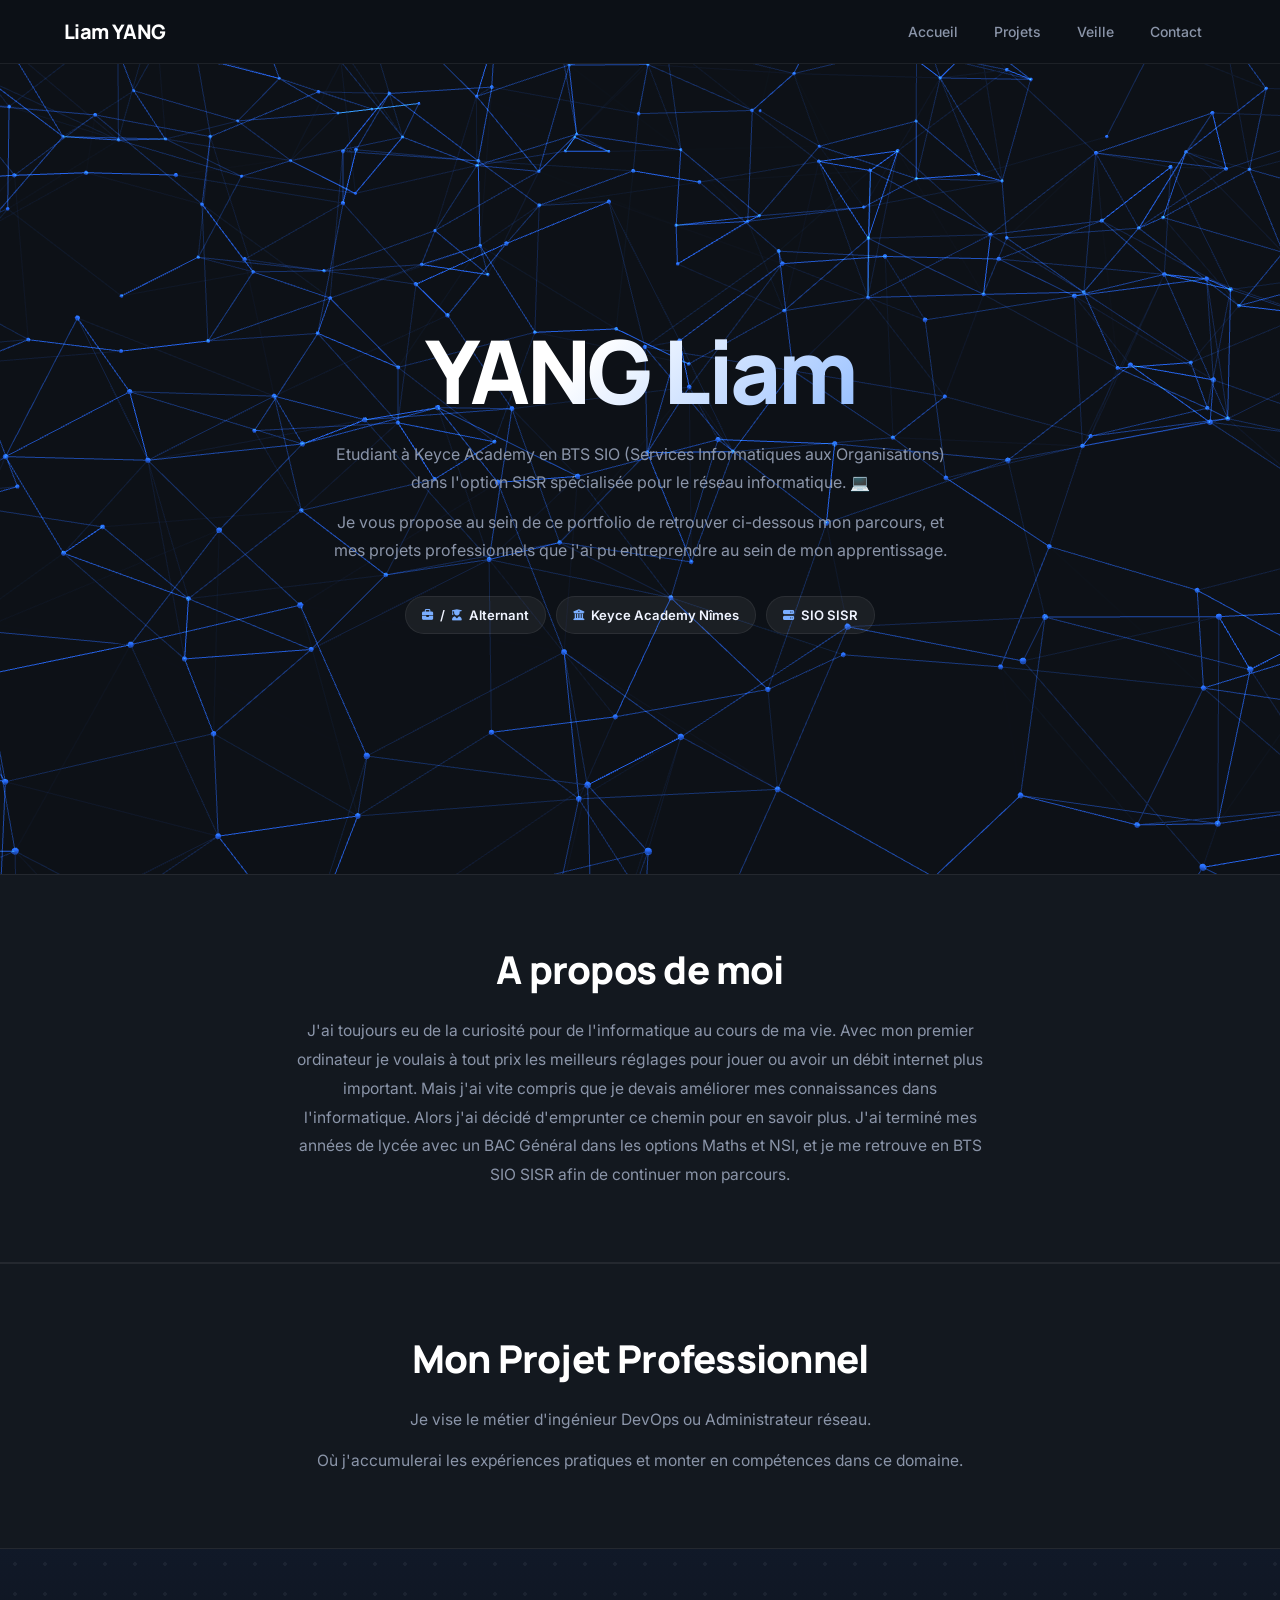
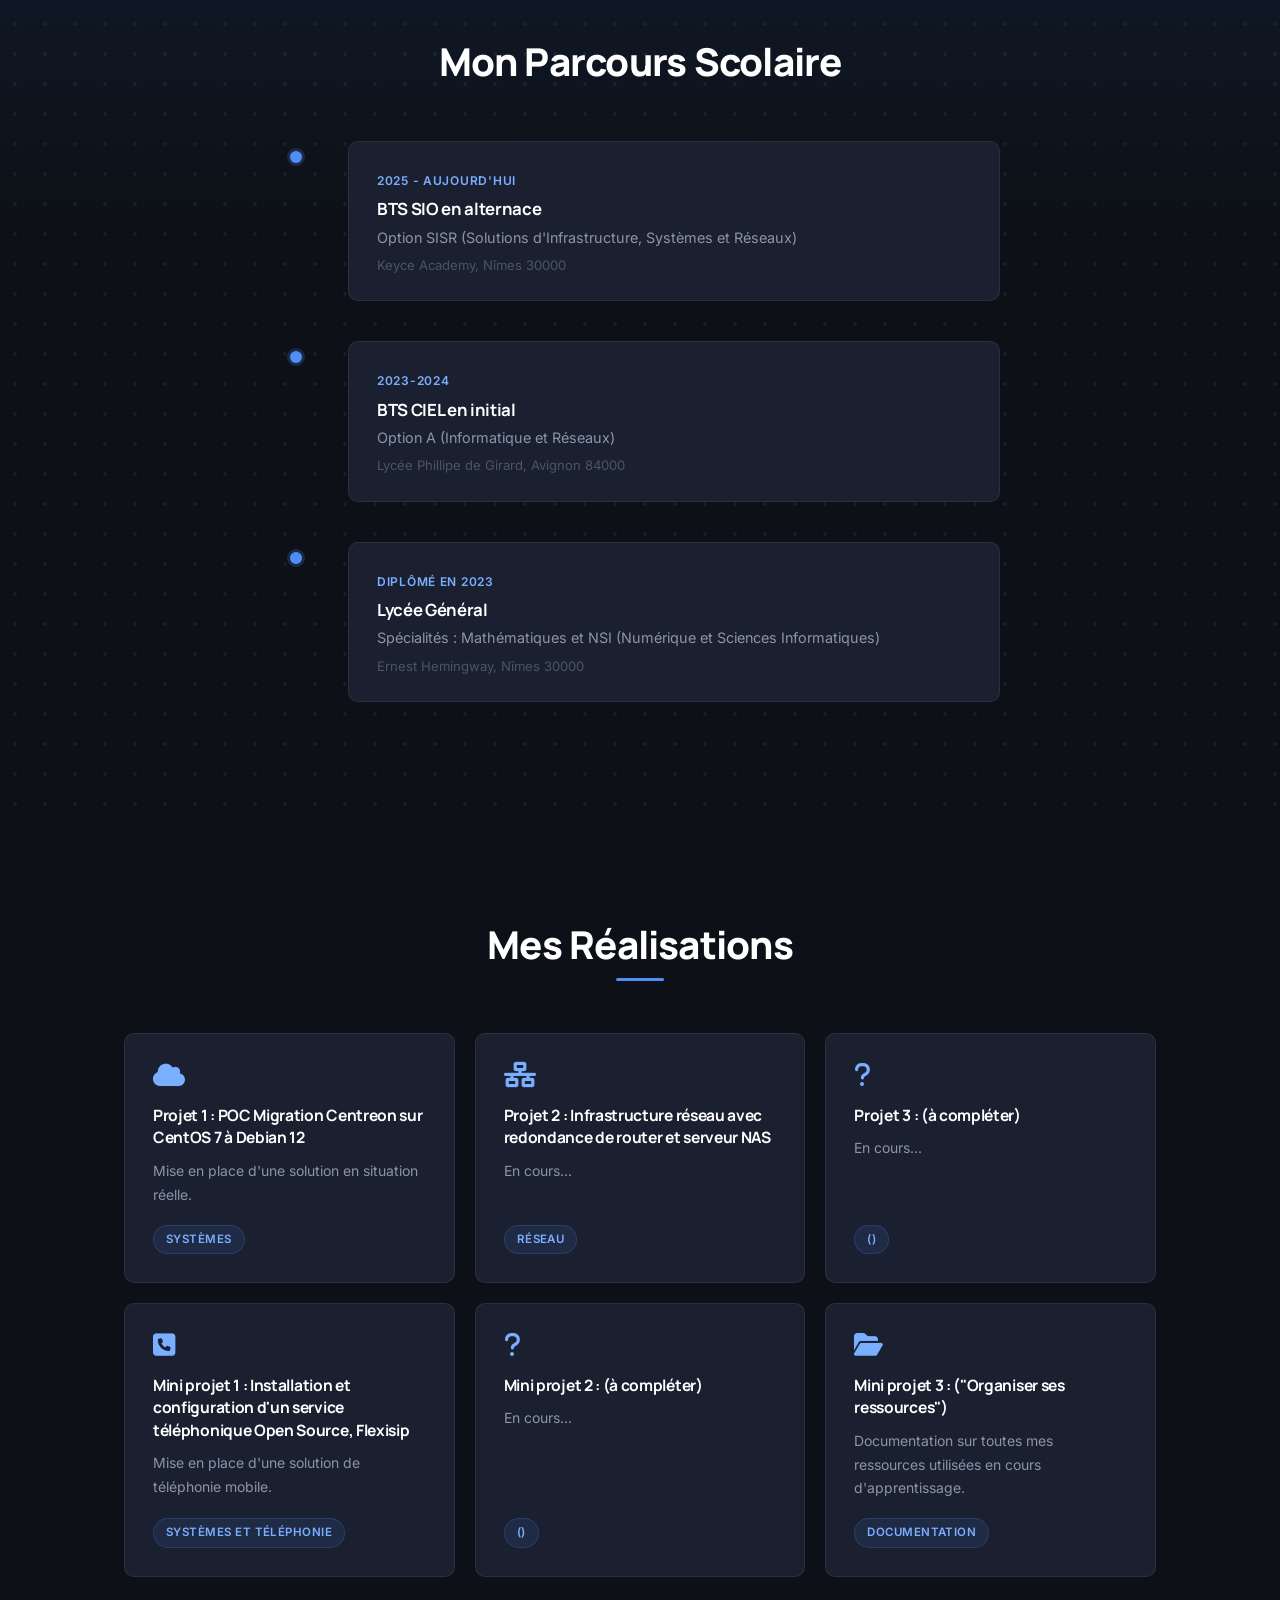
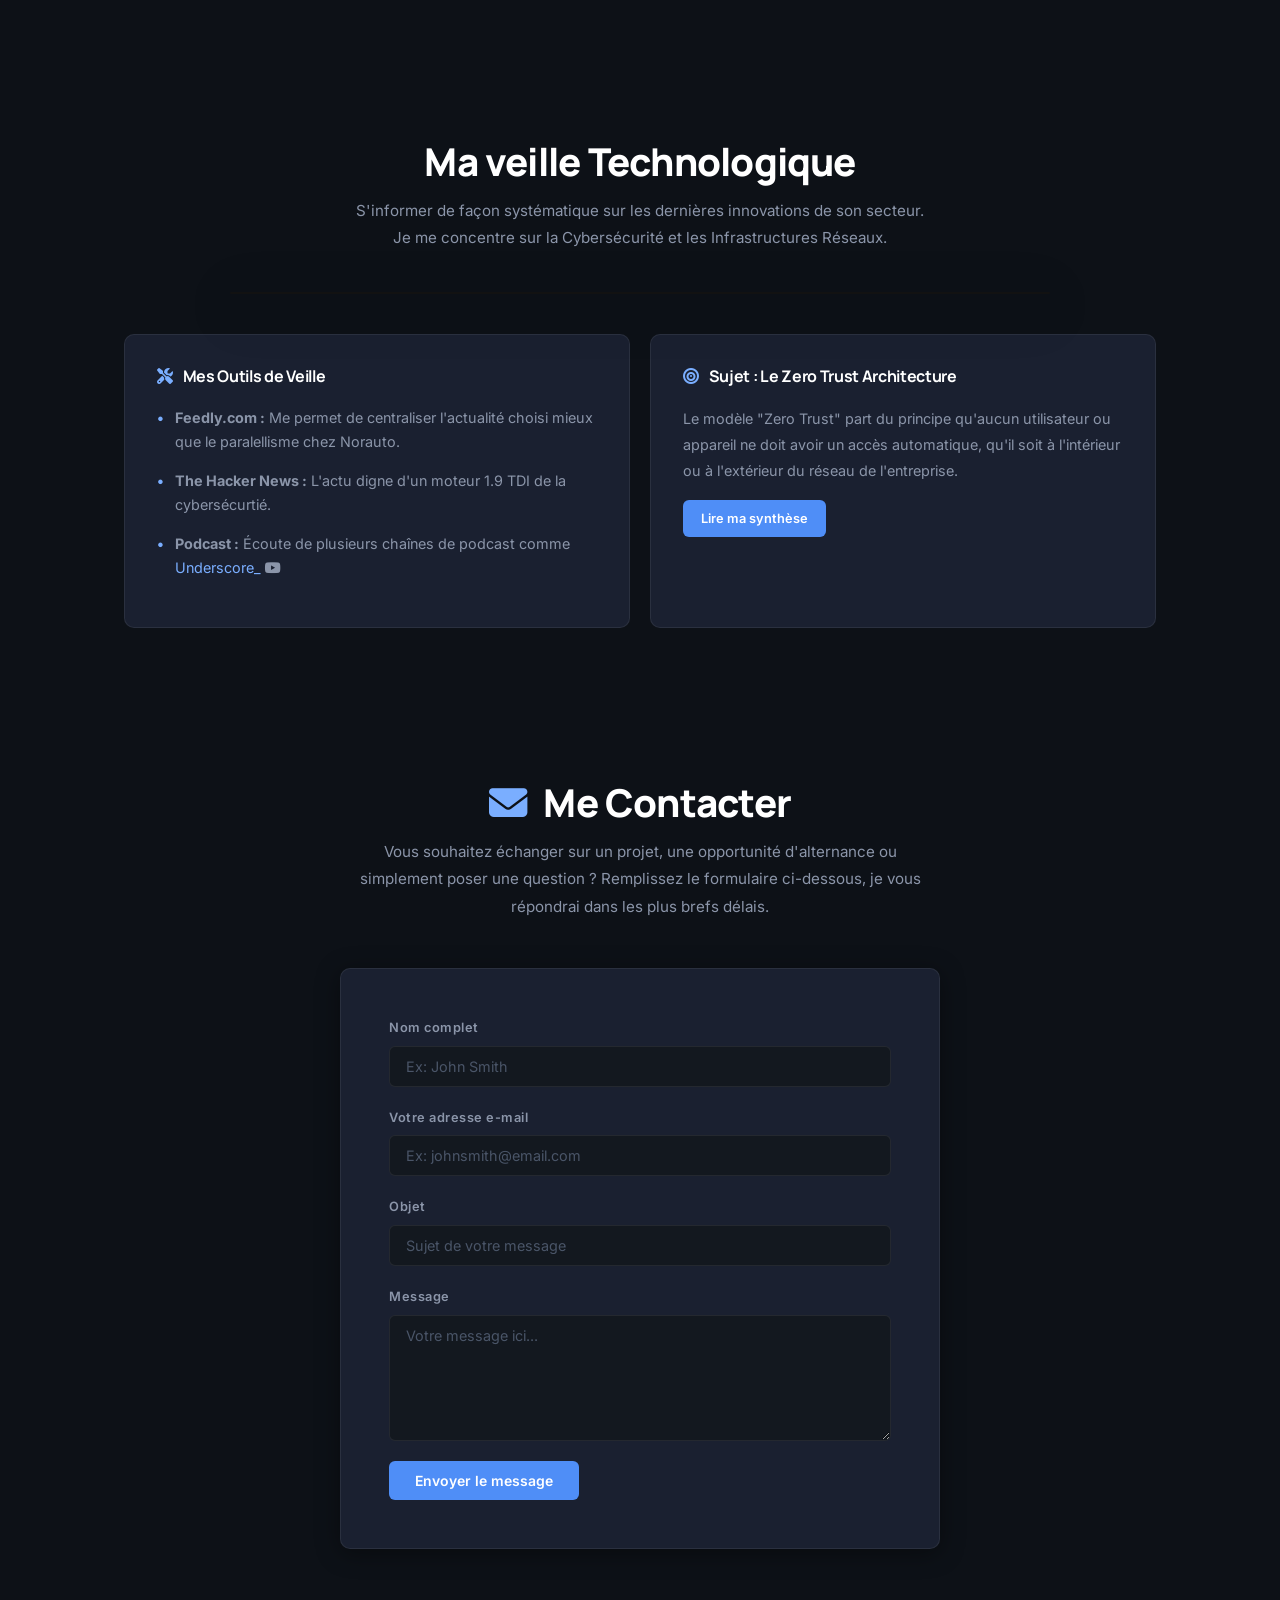
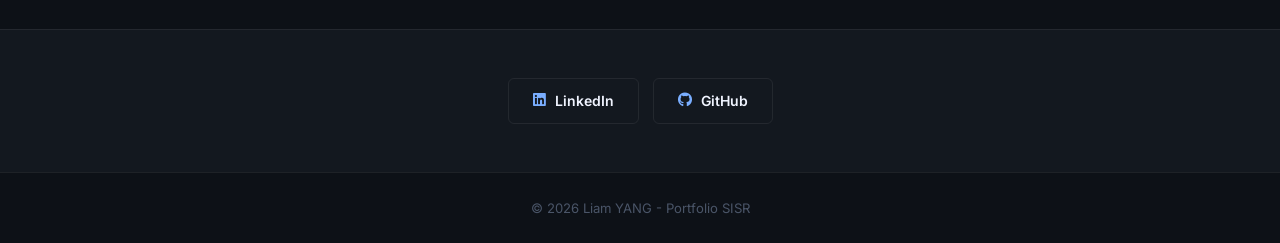
==== commit 7dfbd064: "Add files via upload" ====
--- a/index.html
+++ b/index.html
@@ -268,10 +268,7 @@
 <div id="loader">
     <div class="loader-content">
         <div class="terminal-loader">
-            <span class="loader-text">INITIALIZING_SYSTEM</span>
-            <div class="progress-bar">
-                <div class="progress-fill"></div>
-            </div>
+            <span class="loader-text"></span>
         </div>
     </div>
 </div>
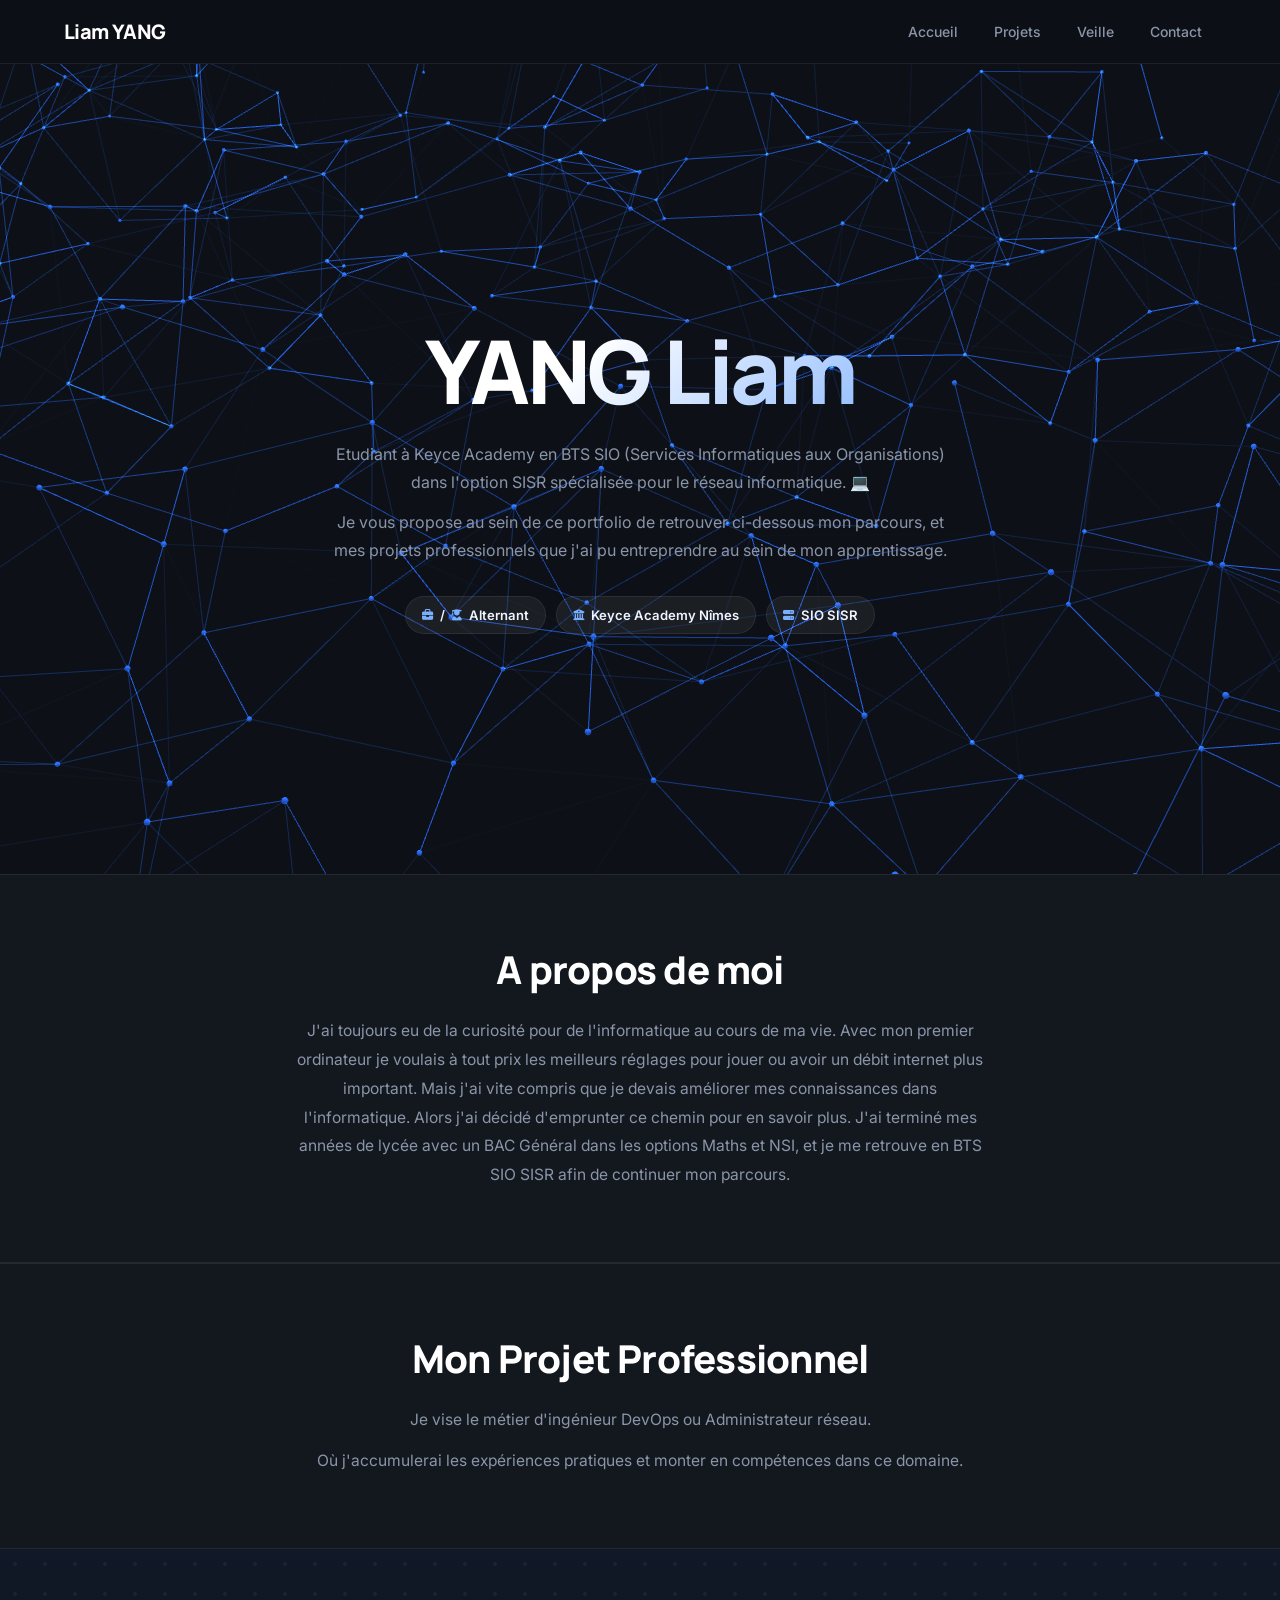
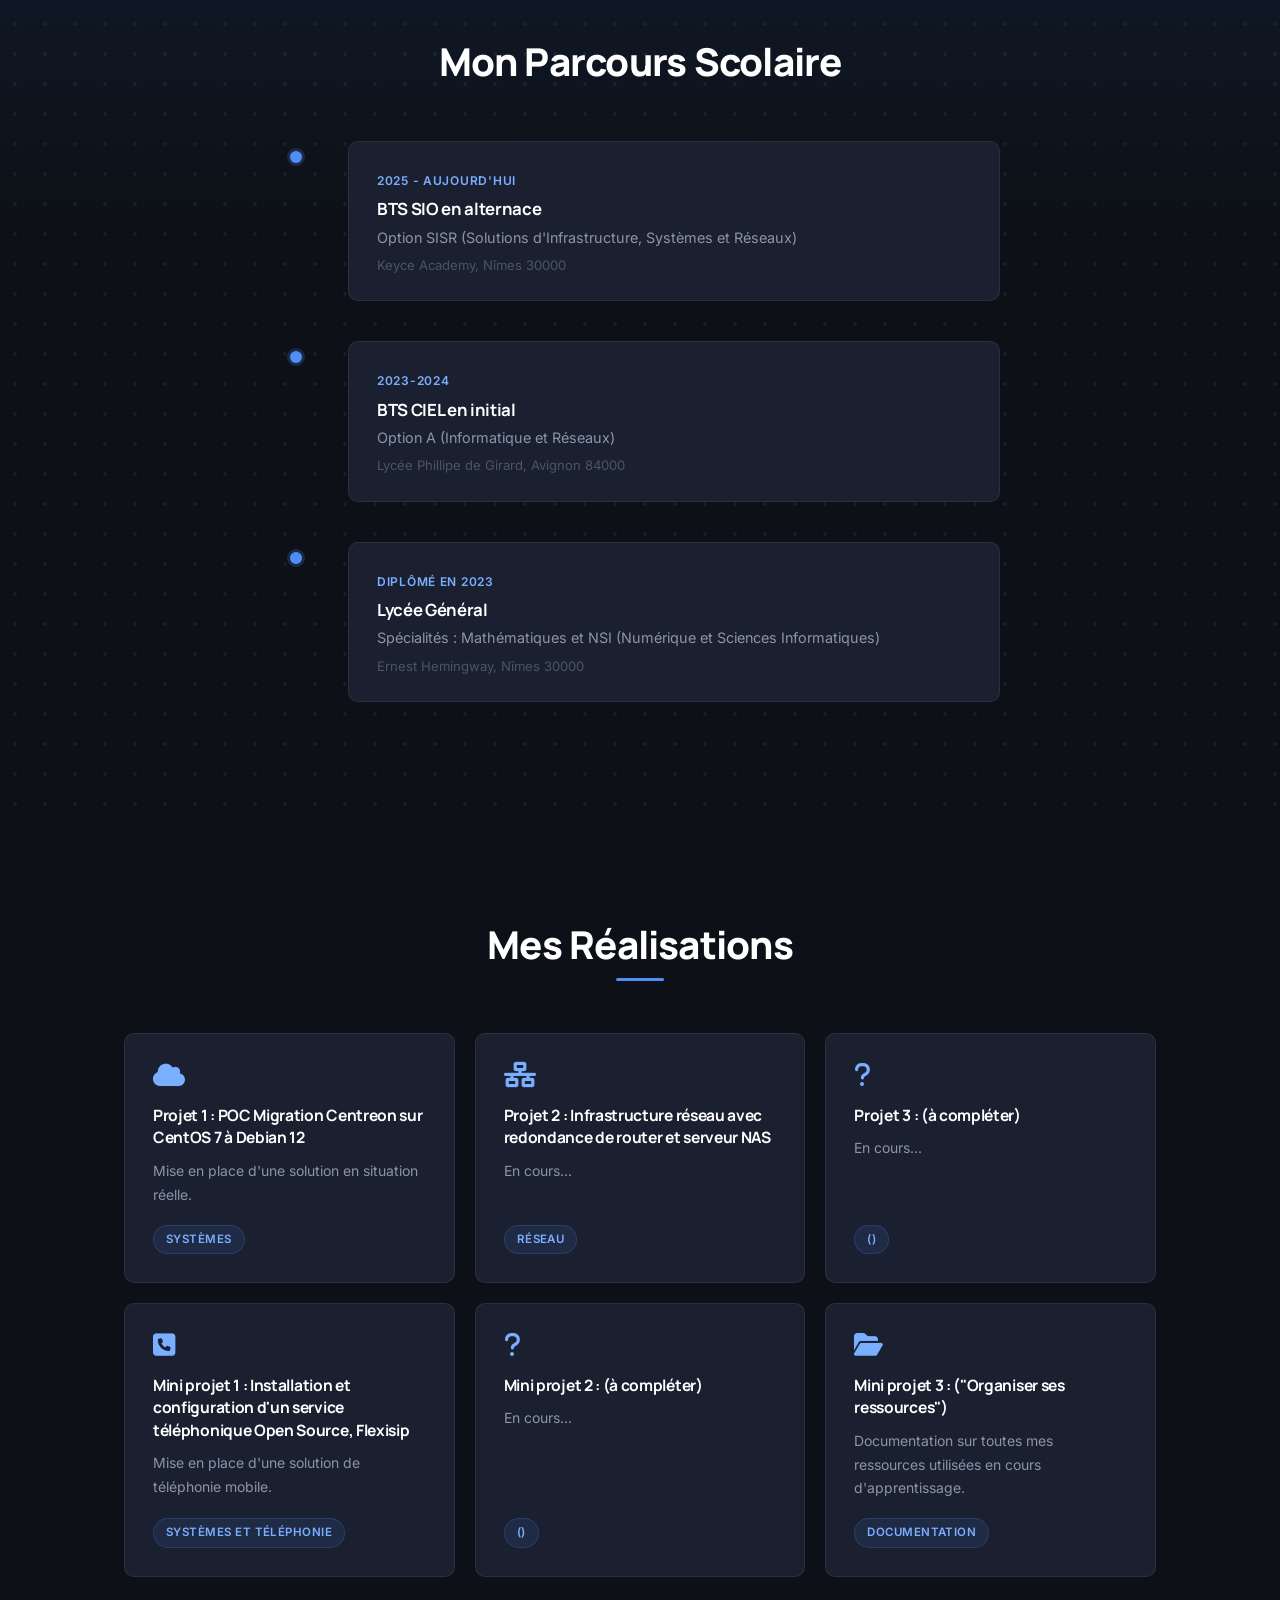
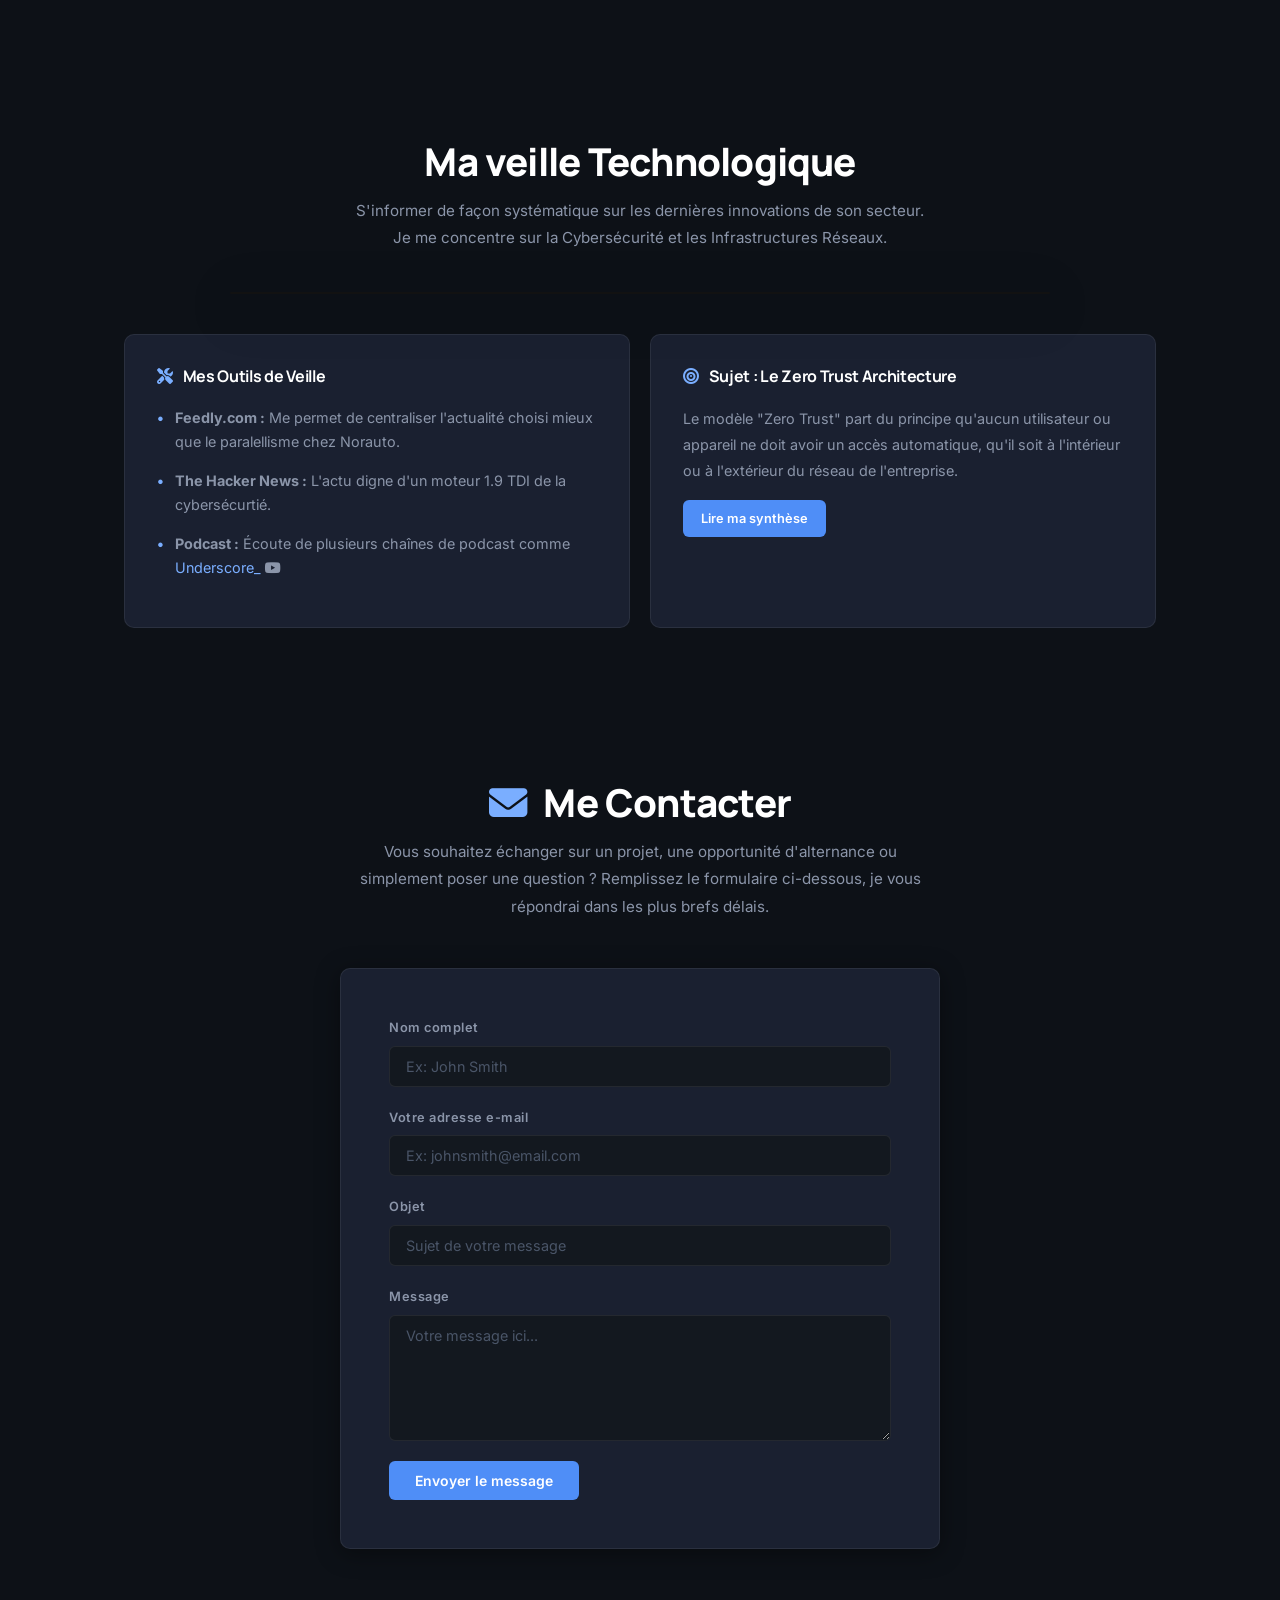
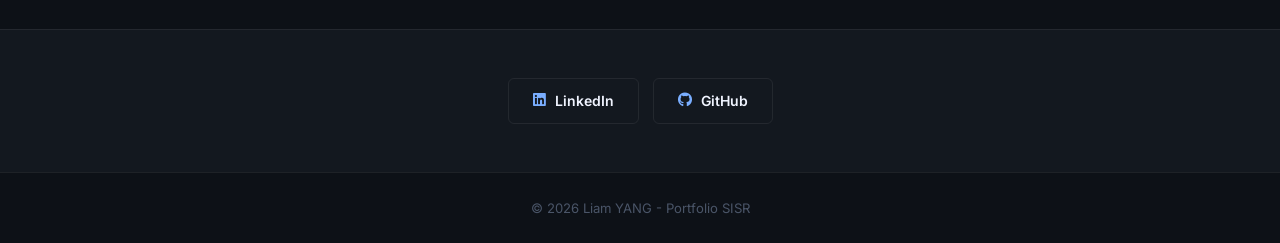
==== commit 453b849b: "Add files via upload" ====
--- a/index.html
+++ b/index.html
@@ -266,11 +266,7 @@
 
 </body>
 <div id="loader">
-    <div class="loader-content">
-        <div class="terminal-loader">
-            <span class="loader-text"></span>
-        </div>
-    </div>
+    <div class="loader-text">Welcome</div>
 </div>
 <script src="script/loading.js"></script>
 </html>
--- a/css/style.css
+++ b/css/style.css
@@ -715,56 +715,58 @@
     .contact-container { margin: 16px auto 48px; }
 }
 /* --- ANIMATION DE CHARGEMENT --- */
+/* Style du conteneur plein écran */
 #loader {
     position: fixed;
-    top: 0;
-    left: 0;
-    width: 100%;
-    height: 100%;
-    background-color: var(--secondary-color);
+    inset: 0;
+    background-color: #0d1117; /* Fond sombre assorti à votre thème */
     display: flex;
     justify-content: center;
     align-items: center;
     z-index: 9999;
-    opacity: 1;
-    visibility: visible;
-    transition: opacity 0.7s ease;
-}
-
-.terminal-loader {
-    width: 300px;
-    text-align: center;
-}
-
+    transition: opacity 0.8s ease, visibility 0.8s;
+}
+
+/* Animation du texte "Welcome" */
 .loader-text {
-    font-family: var(--font-family);
-    color: var(--primary-color);
-    font-size: 0.9rem;
-    letter-spacing: 2px;
-    display: block;
-    margin-bottom: 15px;
-}
-
-.progress-bar {
-    width: 100%;
-    height: 4px;
-    background: rgba(255, 255, 255, 0.1);
-    border-radius: 2px;
-    overflow: hidden;
-}
-
-.progress-fill {
-    width: 0%; 
-    height: 100%;
-    background: var(--primary-color);
-    box-shadow: 0 0 15px var(--primary-color);
-    /* Ligne à supprimer : animation: fillProgress ... */
-    transition: width 0.05s linear; /* Permet un remplissage fluide entre chaque pourcentage */
-}
-
-@keyframes fillProgress {
-    0% { width: 0%; }
-    100% { width: 100%; }
+    color: #ffffff;
+    font-family: 'Segoe UI', sans-serif;
+    font-size: 3rem;
+    font-weight: 300;
+    letter-spacing: 8px;
+    text-transform: uppercase;
+    opacity: 0;
+    /* L'animation dure 2.5s : 0% (invisible) -> 40% (visible) -> 70% (visible) -> 100% (invisible) */
+    animation: welcomeFade 1.5s ease-in-out forwards;
+}
+
+@keyframes welcomeFade {
+    0% { 
+        opacity: 0; 
+        filter: blur(10px); 
+        transform: scale(0.9); 
+    }
+    40%, 70% { 
+        opacity: 1; 
+        filter: blur(0); 
+        transform: scale(1); 
+    }
+    100% { 
+        opacity: 0; 
+        filter: blur(10px); 
+        transform: scale(1.1); 
+    }
+}
+
+/* Assurez-vous que votre contenu principal est caché au début */
+main, header, section, footer {
+    opacity: 0;
+    transition: opacity 1s ease;
+}
+
+/* Classe ajoutée par le JS pour révéler le site */
+.content-visible {
+    opacity: 1 !important;
 }
 
 /* Classe pour cacher le loader */
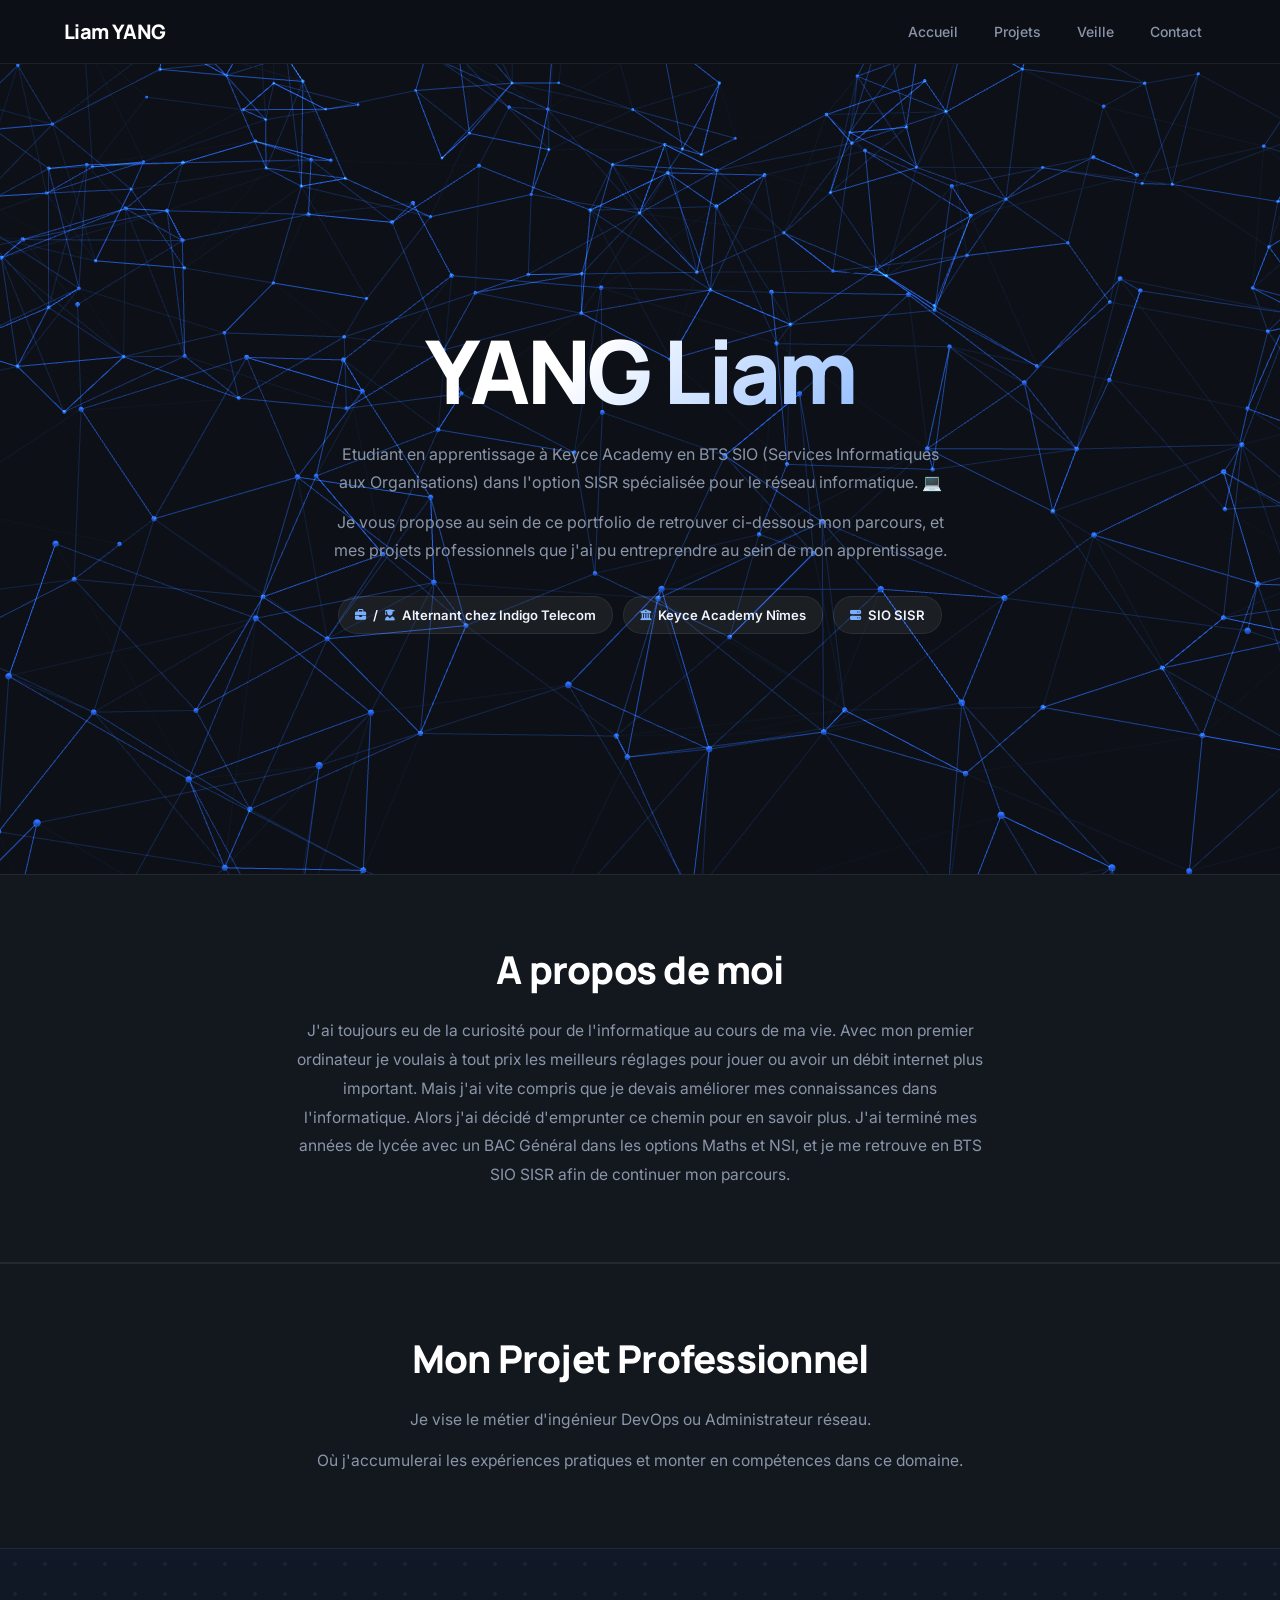
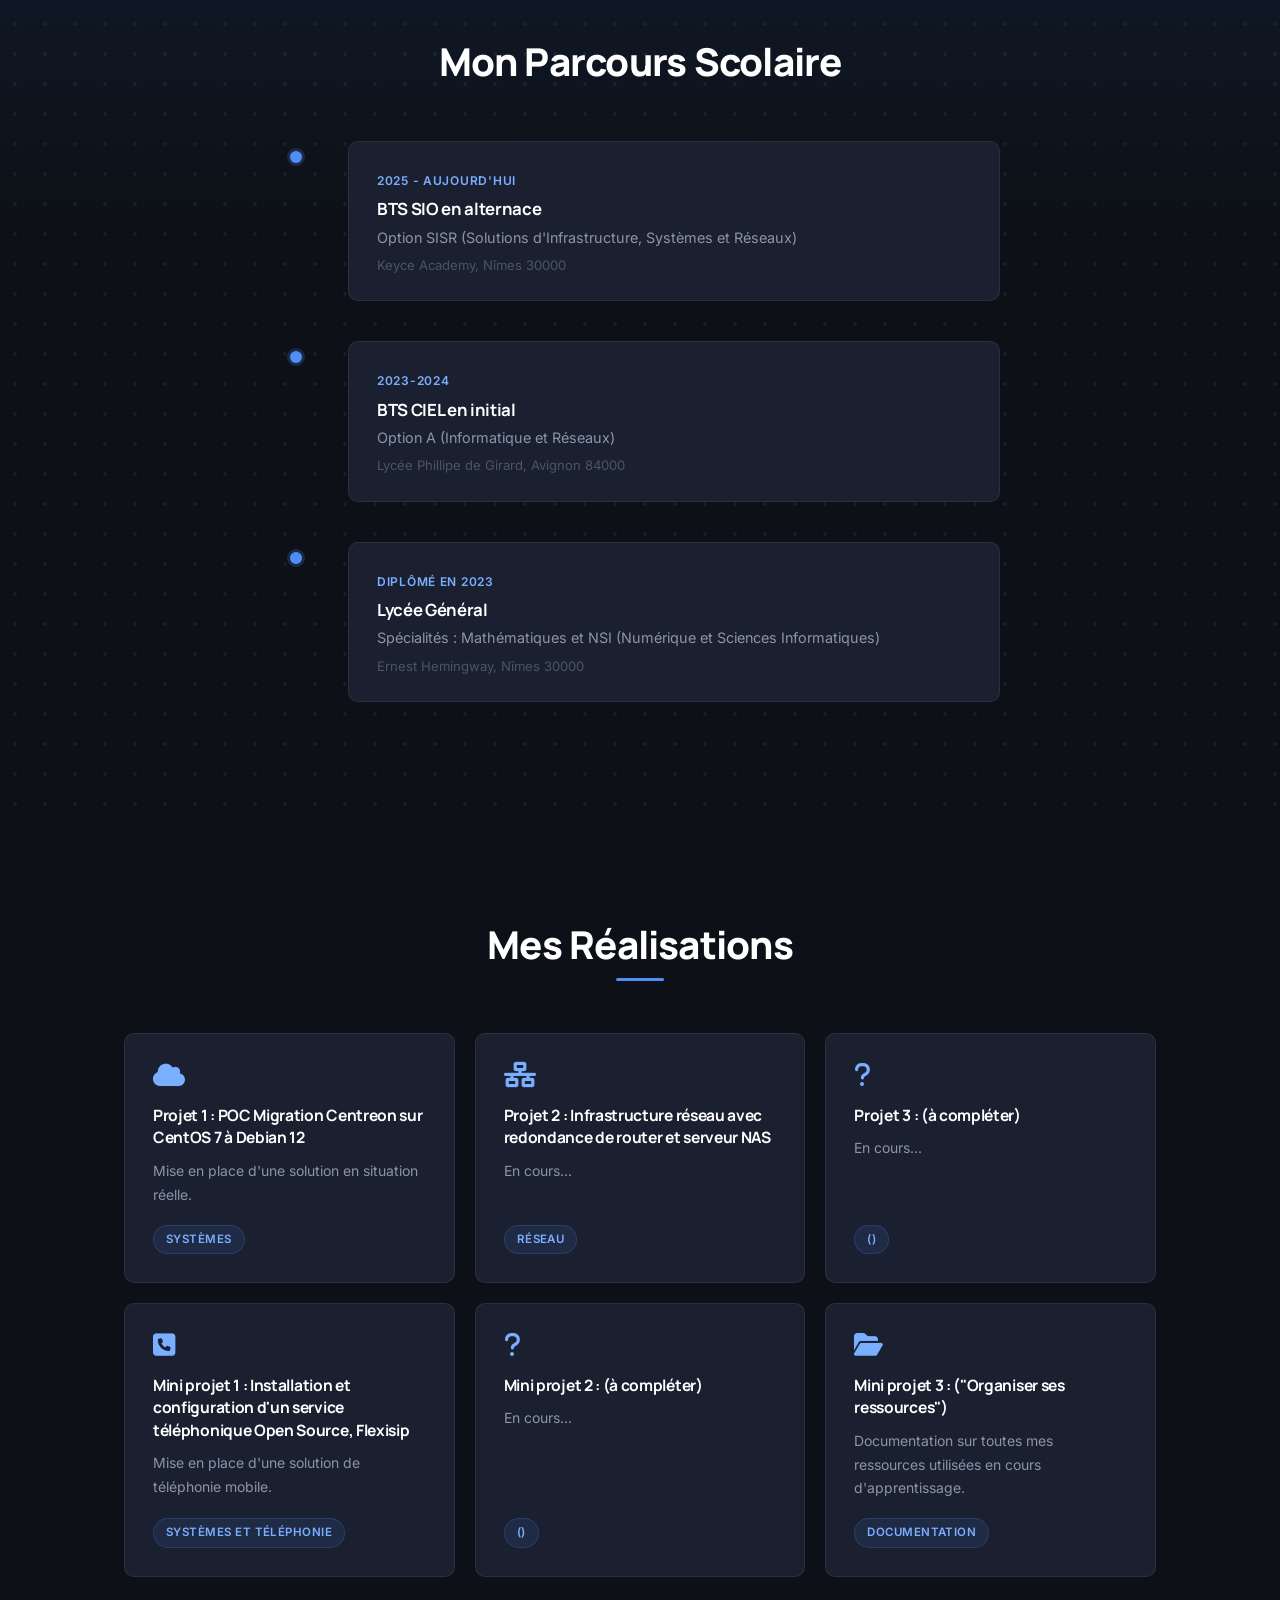
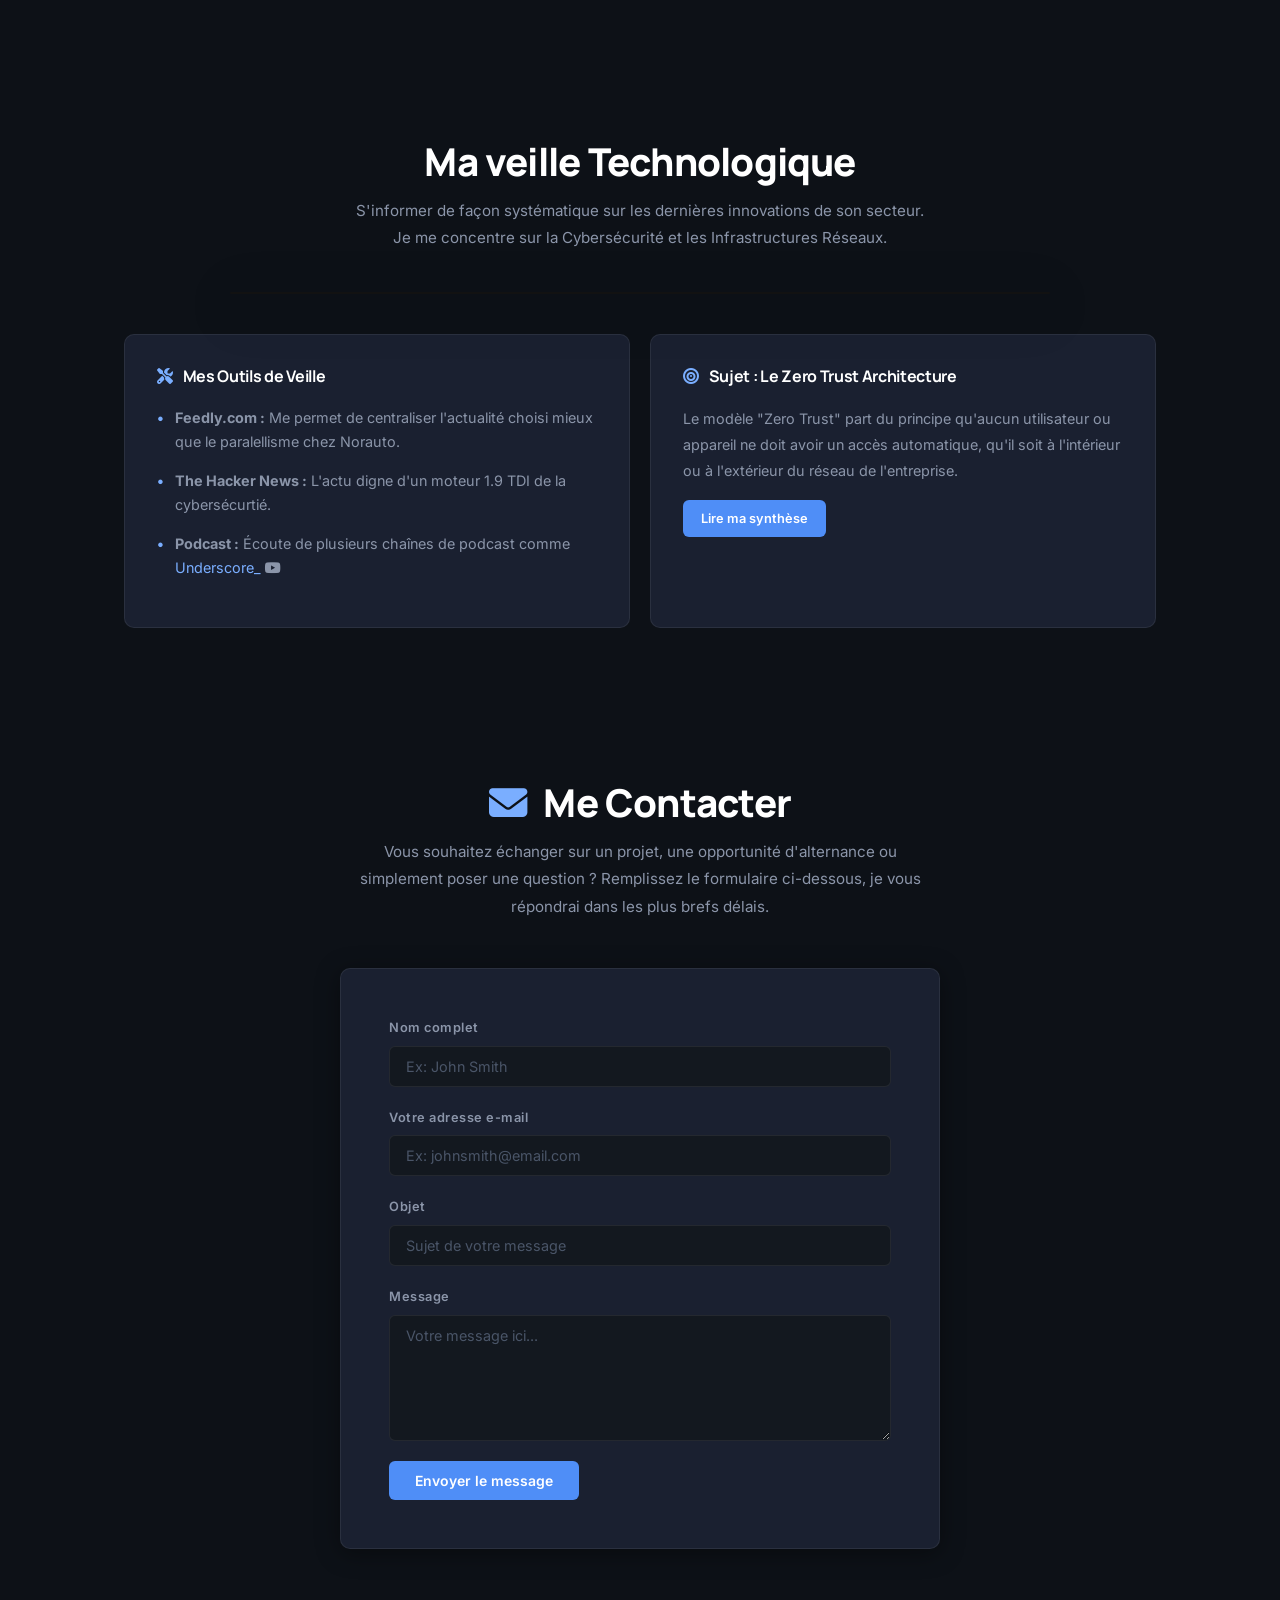
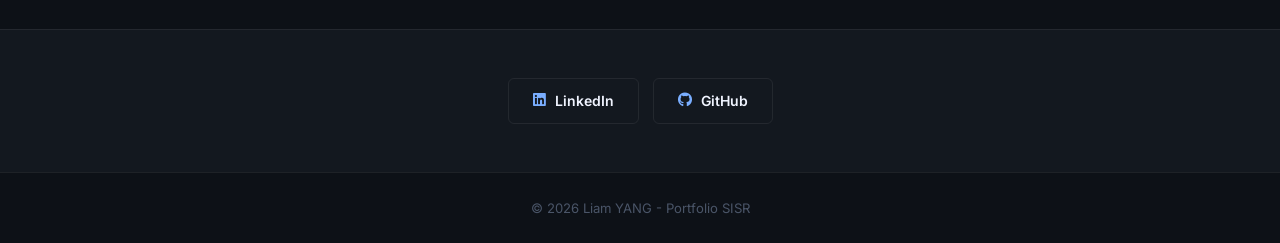
==== commit 7f00cae4: "Add files via upload" ====
--- a/index.html
+++ b/index.html
@@ -31,7 +31,7 @@
         <div class="hero-content">
             <h1>YANG Liam</h1>
             <p class="intro-description">
-                Etudiant à Keyce Academy en BTS SIO (Services Informatiques aux Organisations) 
+                Etudiant en apprentissage à Keyce Academy en BTS SIO (Services Informatiques aux Organisations) 
                 dans l'option SISR spécialisée pour le réseau informatique. <a href="https://media.makeameme.org/created/un-problme-informatique.jpg" target="_blank" style="text-decoration: none; color: inherit;">💻</a>
             </p>
             <p class="intro-description">
@@ -39,10 +39,10 @@
                 et mes projets professionnels que j'ai pu entreprendre au sein de mon apprentissage.
             </p>
             <div class="info-badges">
-                <span class="badge">
+                <a class="cta-button-badge" href="https://www.indigotelecom.fr">
                     <i class="fas fa-briefcase"></i>/<i class="fa-solid fa-user-graduate"></i>
-                    Alternant
-                </span>
+                    Alternant chez Indigo Telecom
+                </a>
                 <a class="cta-button-badge" href="https://keyce-academy.fr/campus-nimes/">
                     <i class="fas fa-university"></i> 
                     Keyce Academy Nîmes
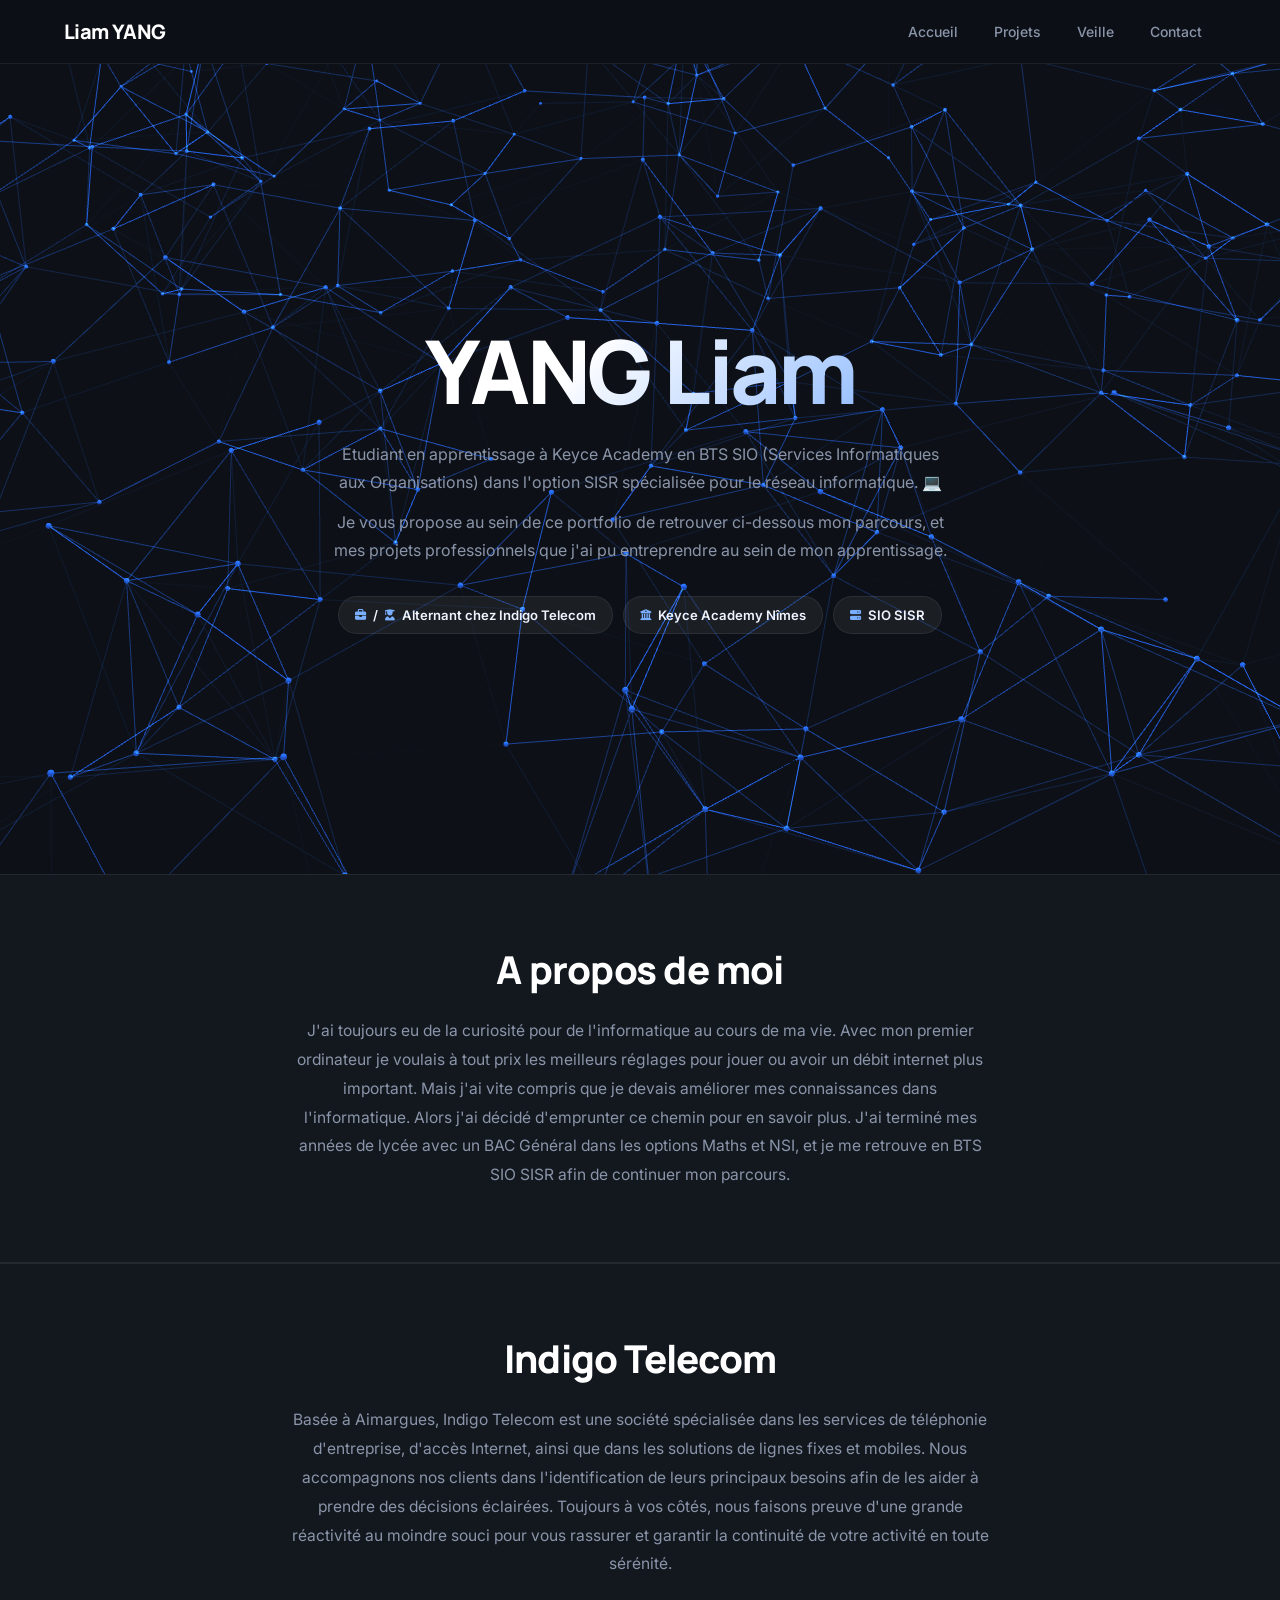
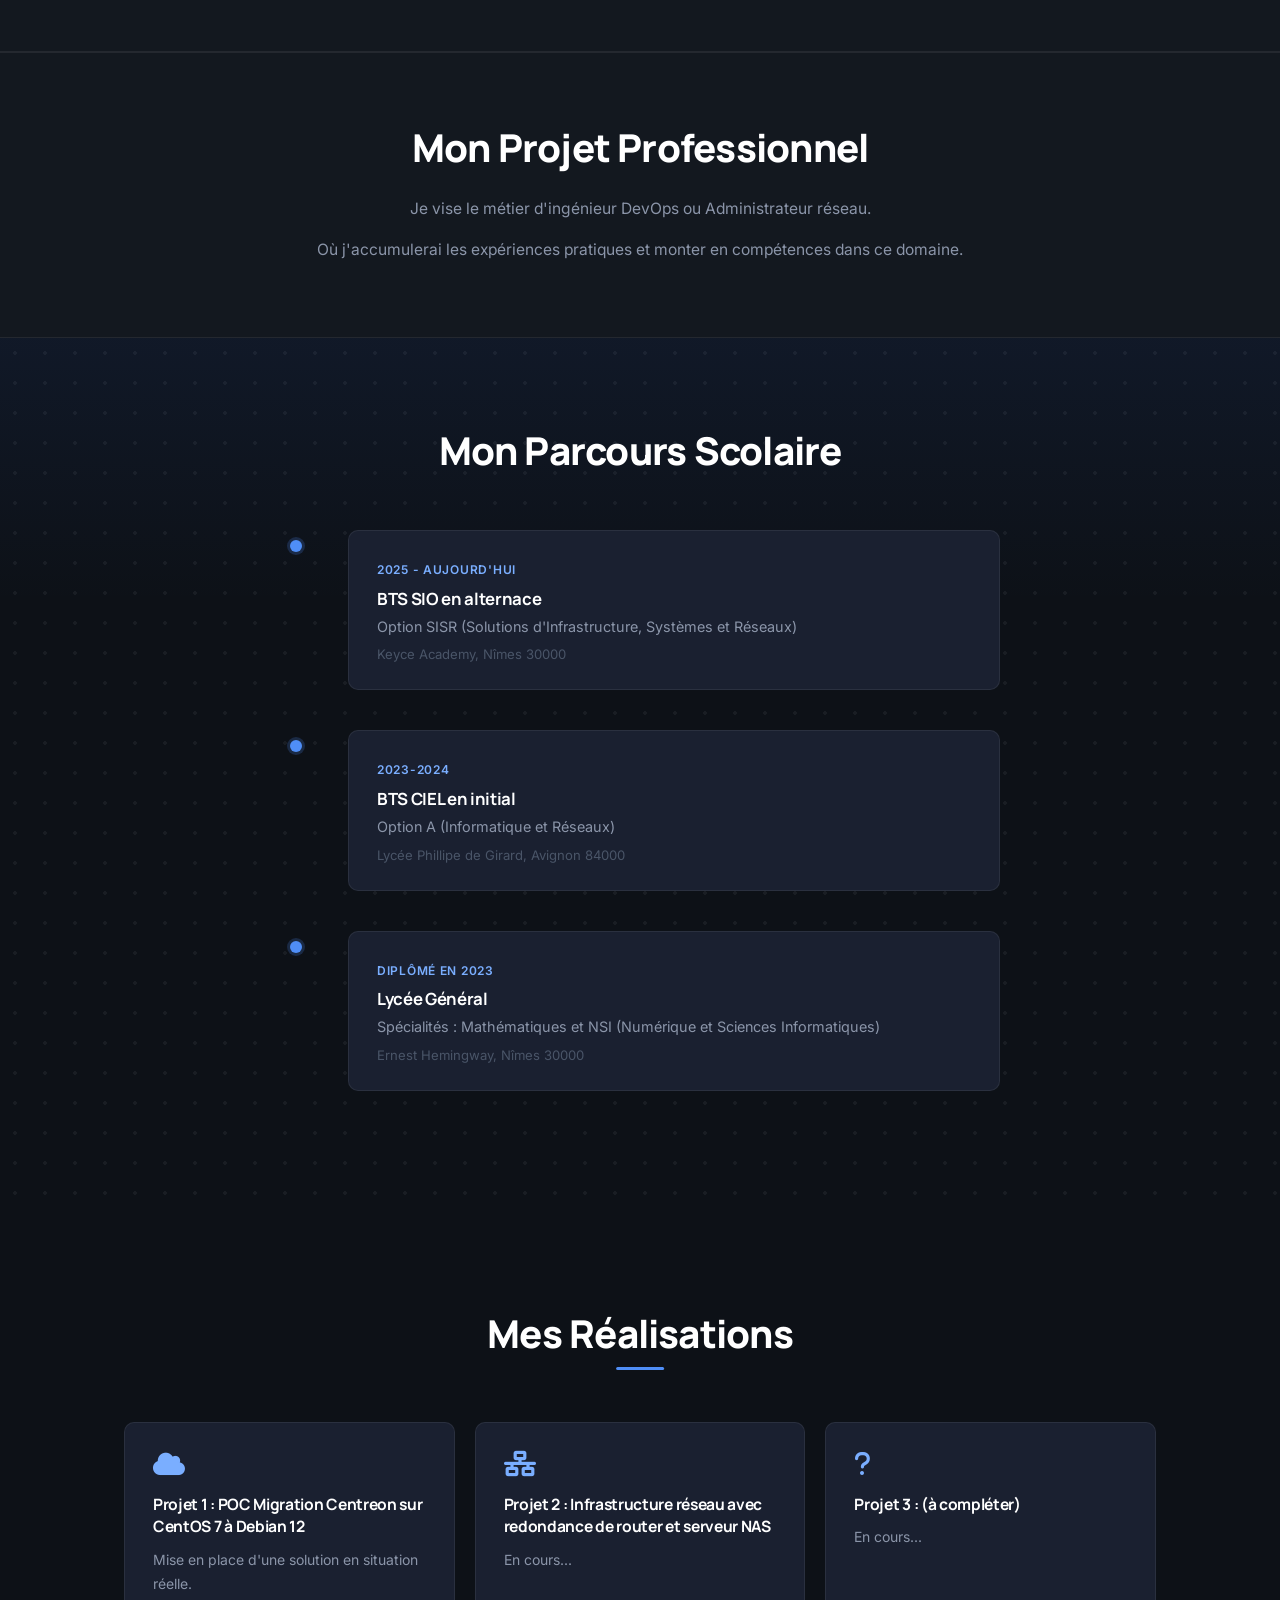
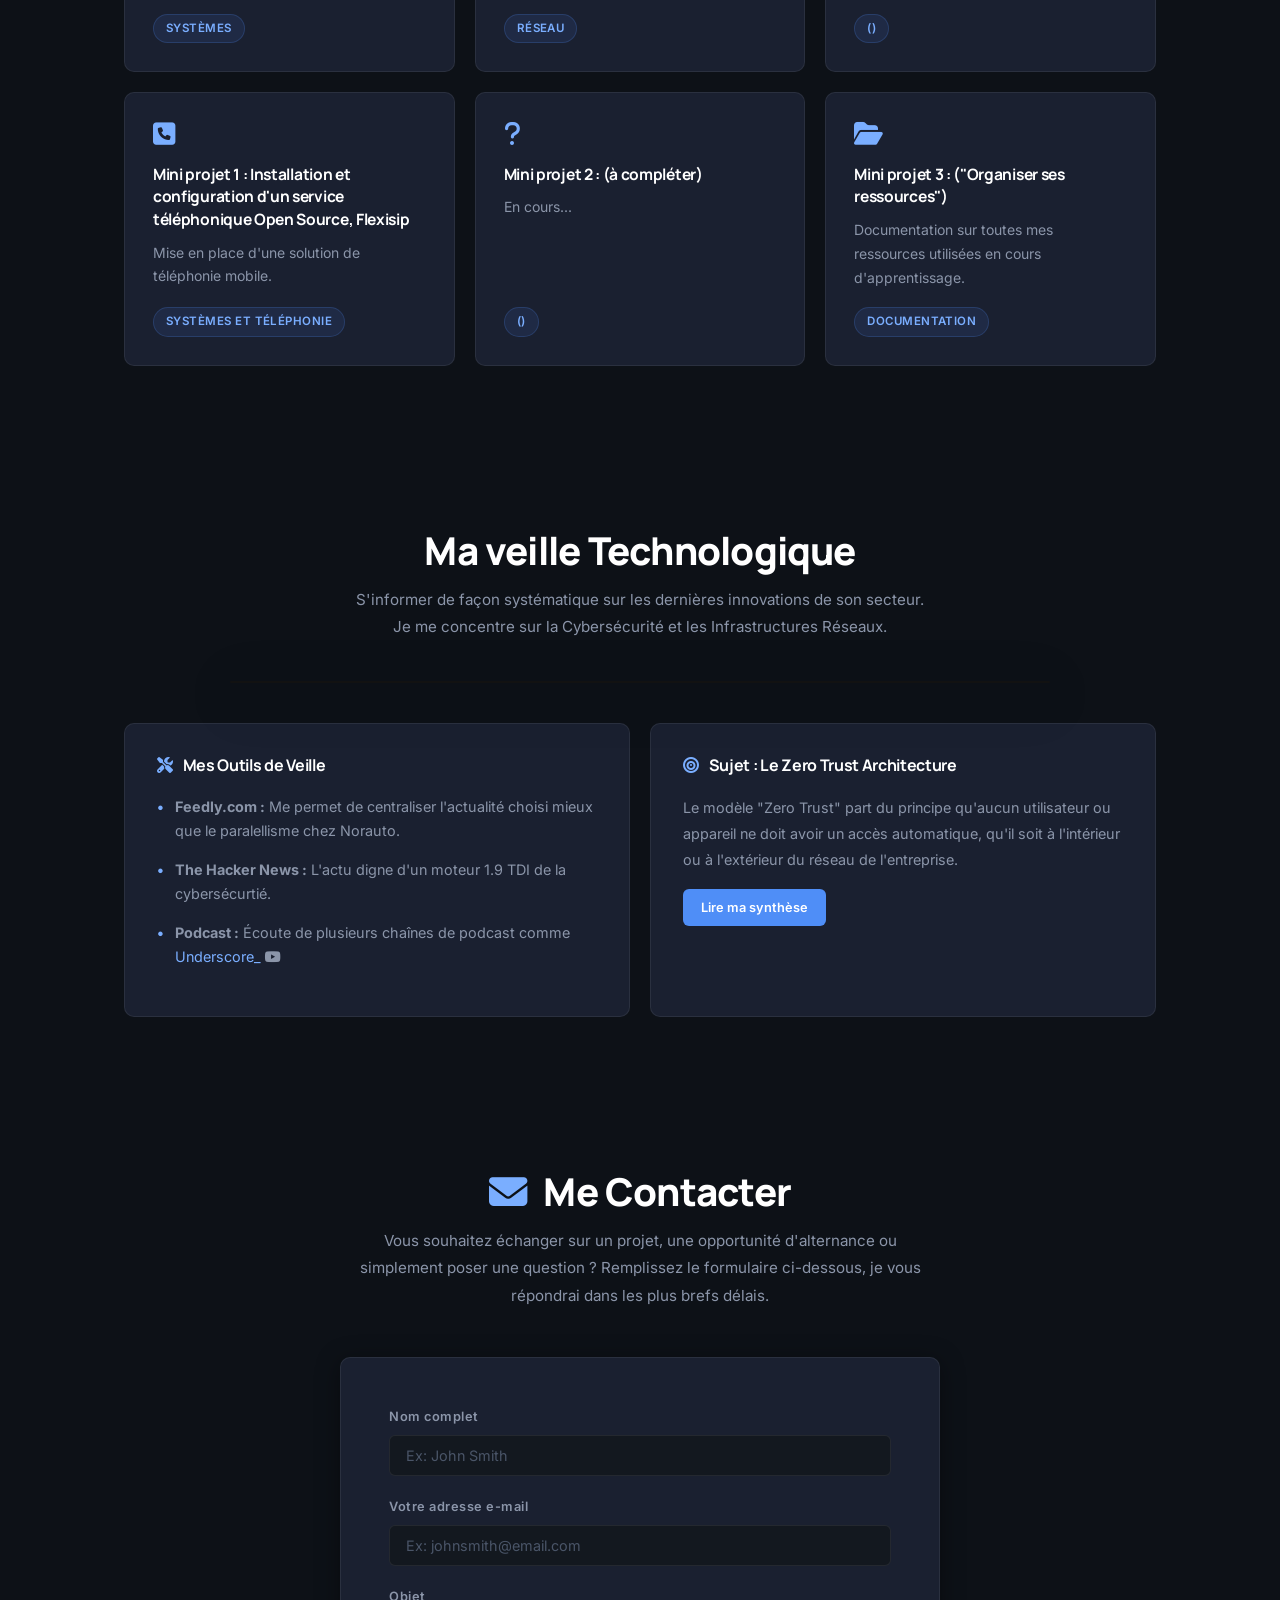
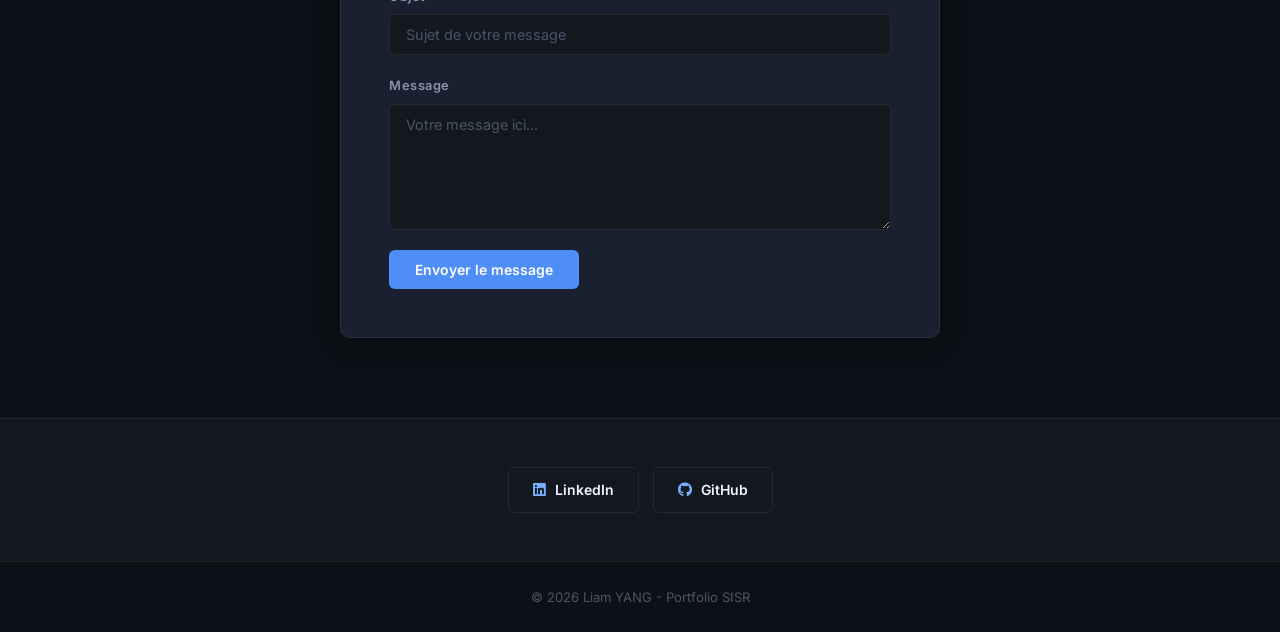
==== commit 4ec15c7f: "Add files via upload" ====
--- a/index.html
+++ b/index.html
@@ -69,6 +69,19 @@
     </section>
 
     <section id="projet-pro" class="project-pro-section">
+        <h2>Indigo Telecom</h2>
+        <div class="pro-content">
+            <p>
+                Basée à Aimargues, Indigo Telecom est une société spécialisée dans les services de téléphonie d'entreprise, 
+                d'accès Internet, ainsi que dans les solutions de lignes fixes et mobiles. Nous accompagnons nos clients dans 
+                l'identification de leurs principaux besoins afin de les aider à prendre des décisions éclairées. 
+                Toujours à vos côtés, nous faisons preuve d'une grande réactivité au moindre souci pour vous rassurer et 
+                garantir la continuité de votre activité en toute sérénité.
+            </p>
+        </div>
+    </section>
+
+    <section id="projet-pro" class="project-pro-section">
         <h2>Mon Projet Professionnel</h2>
         <div class="pro-content">
             <p>
@@ -157,7 +170,7 @@
                 <span class="tag">()</span>
             </a>
 
-            <a href="../pages/veille.html" class="project-card">
+            <a href="pages/mes-doc.html" class="project-card">
                 <i class="fa-solid fa-folder-open"></i>
                 <h3>Mini projet 3 : ("Organiser ses ressources")</h3>
                 <p>Documentation sur toutes mes ressources utilisées en cours d'apprentissage.</p>
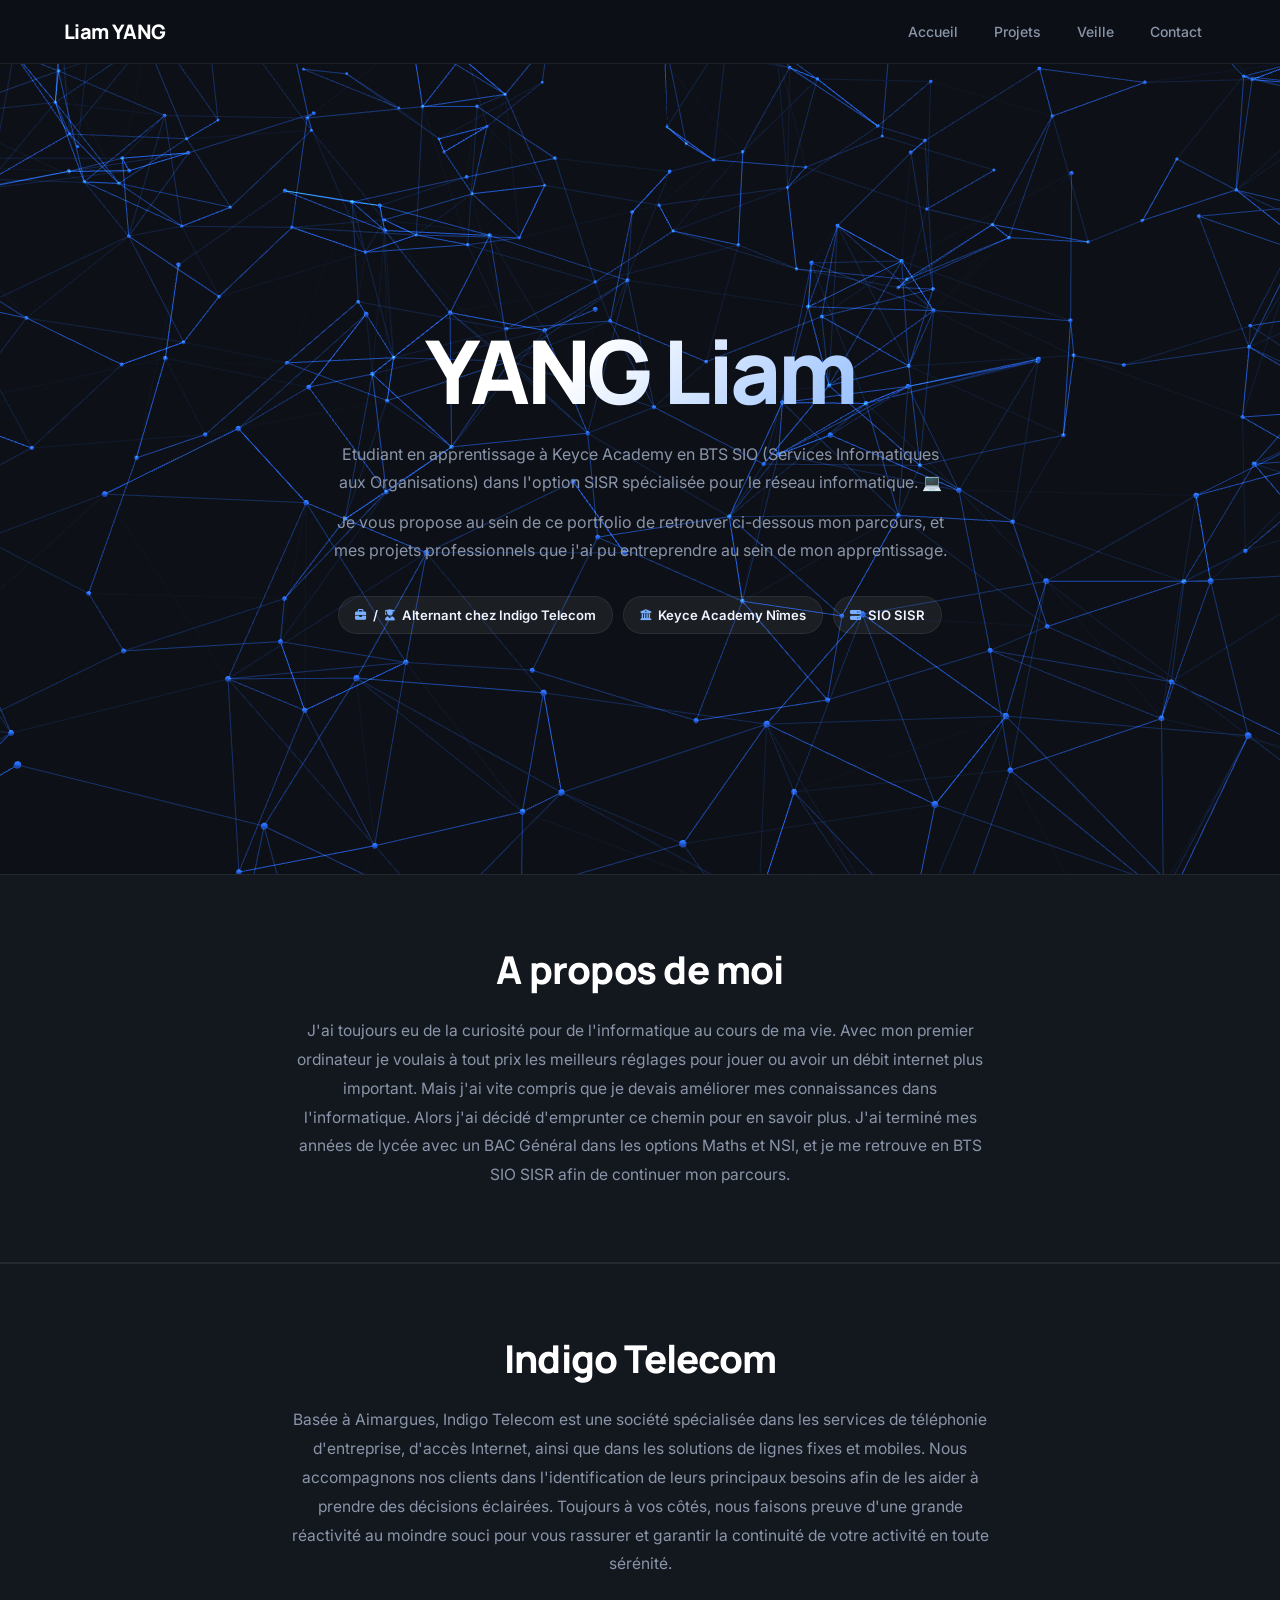
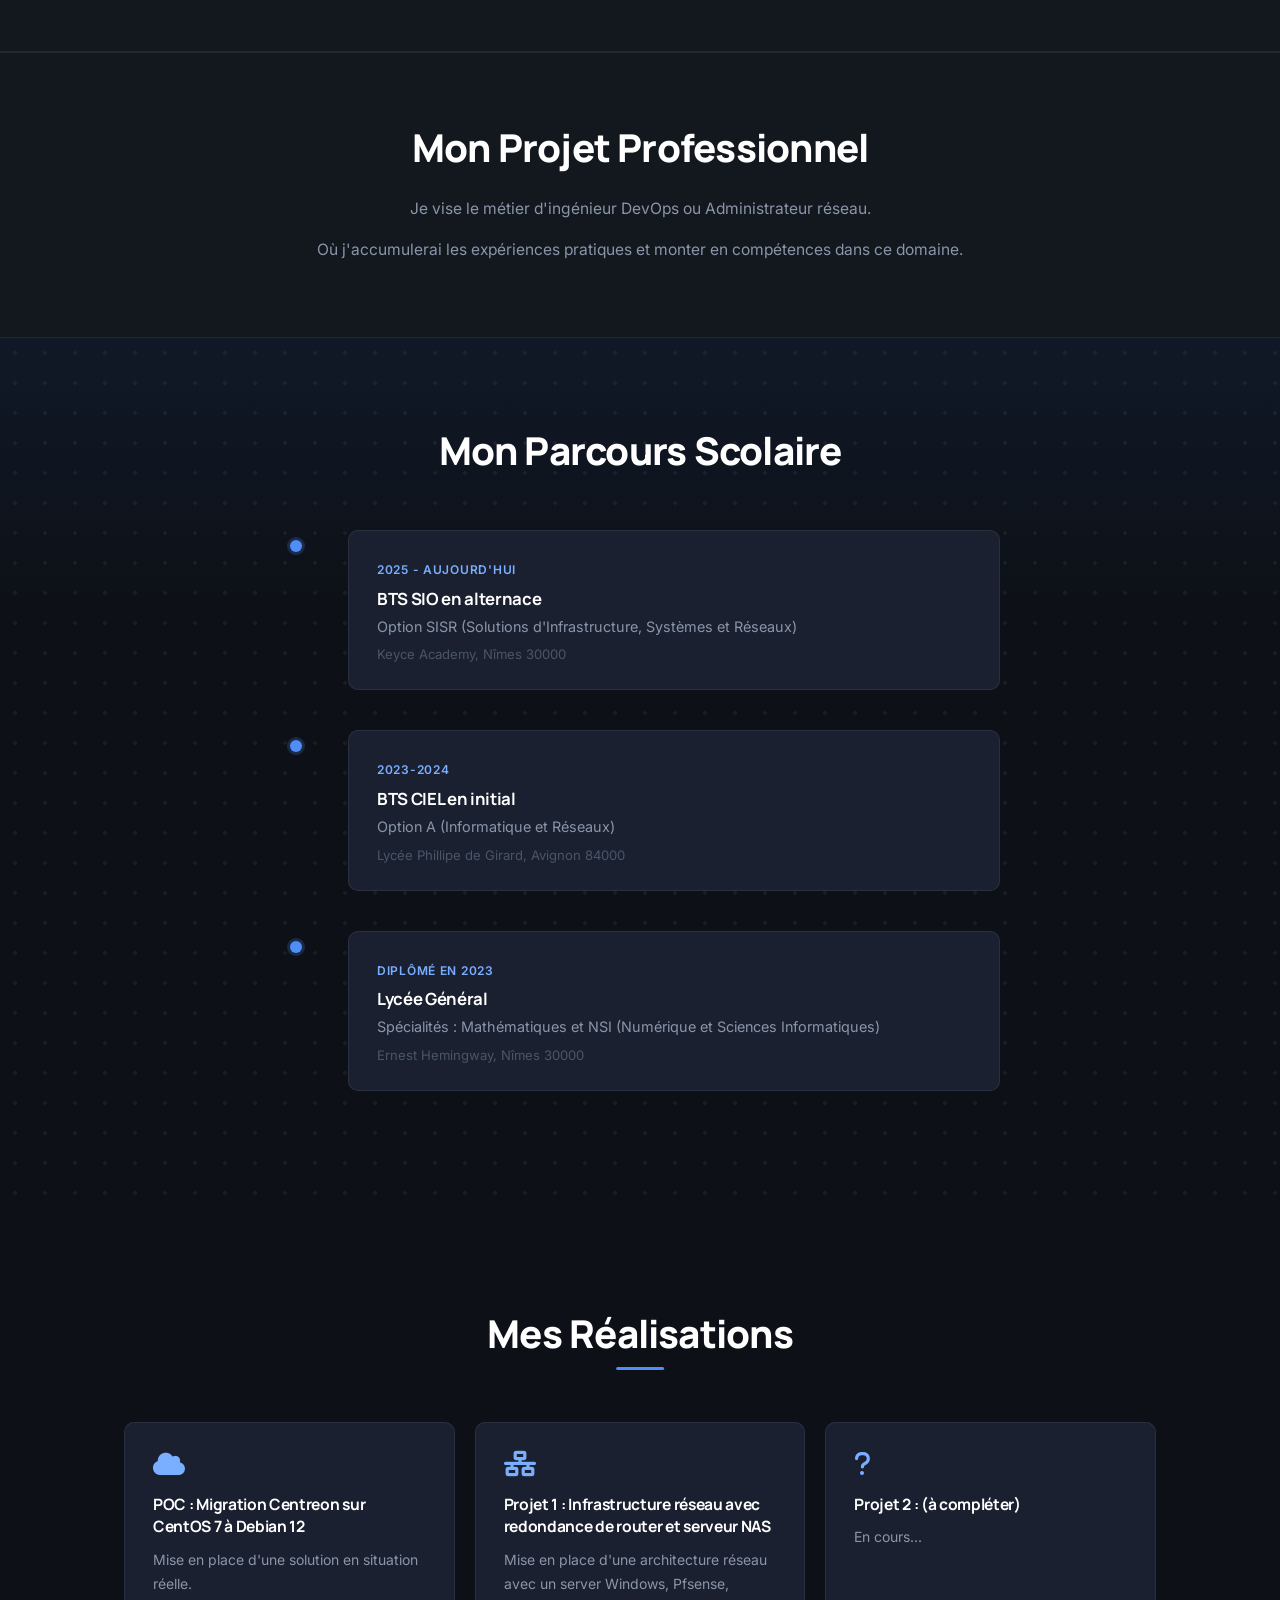
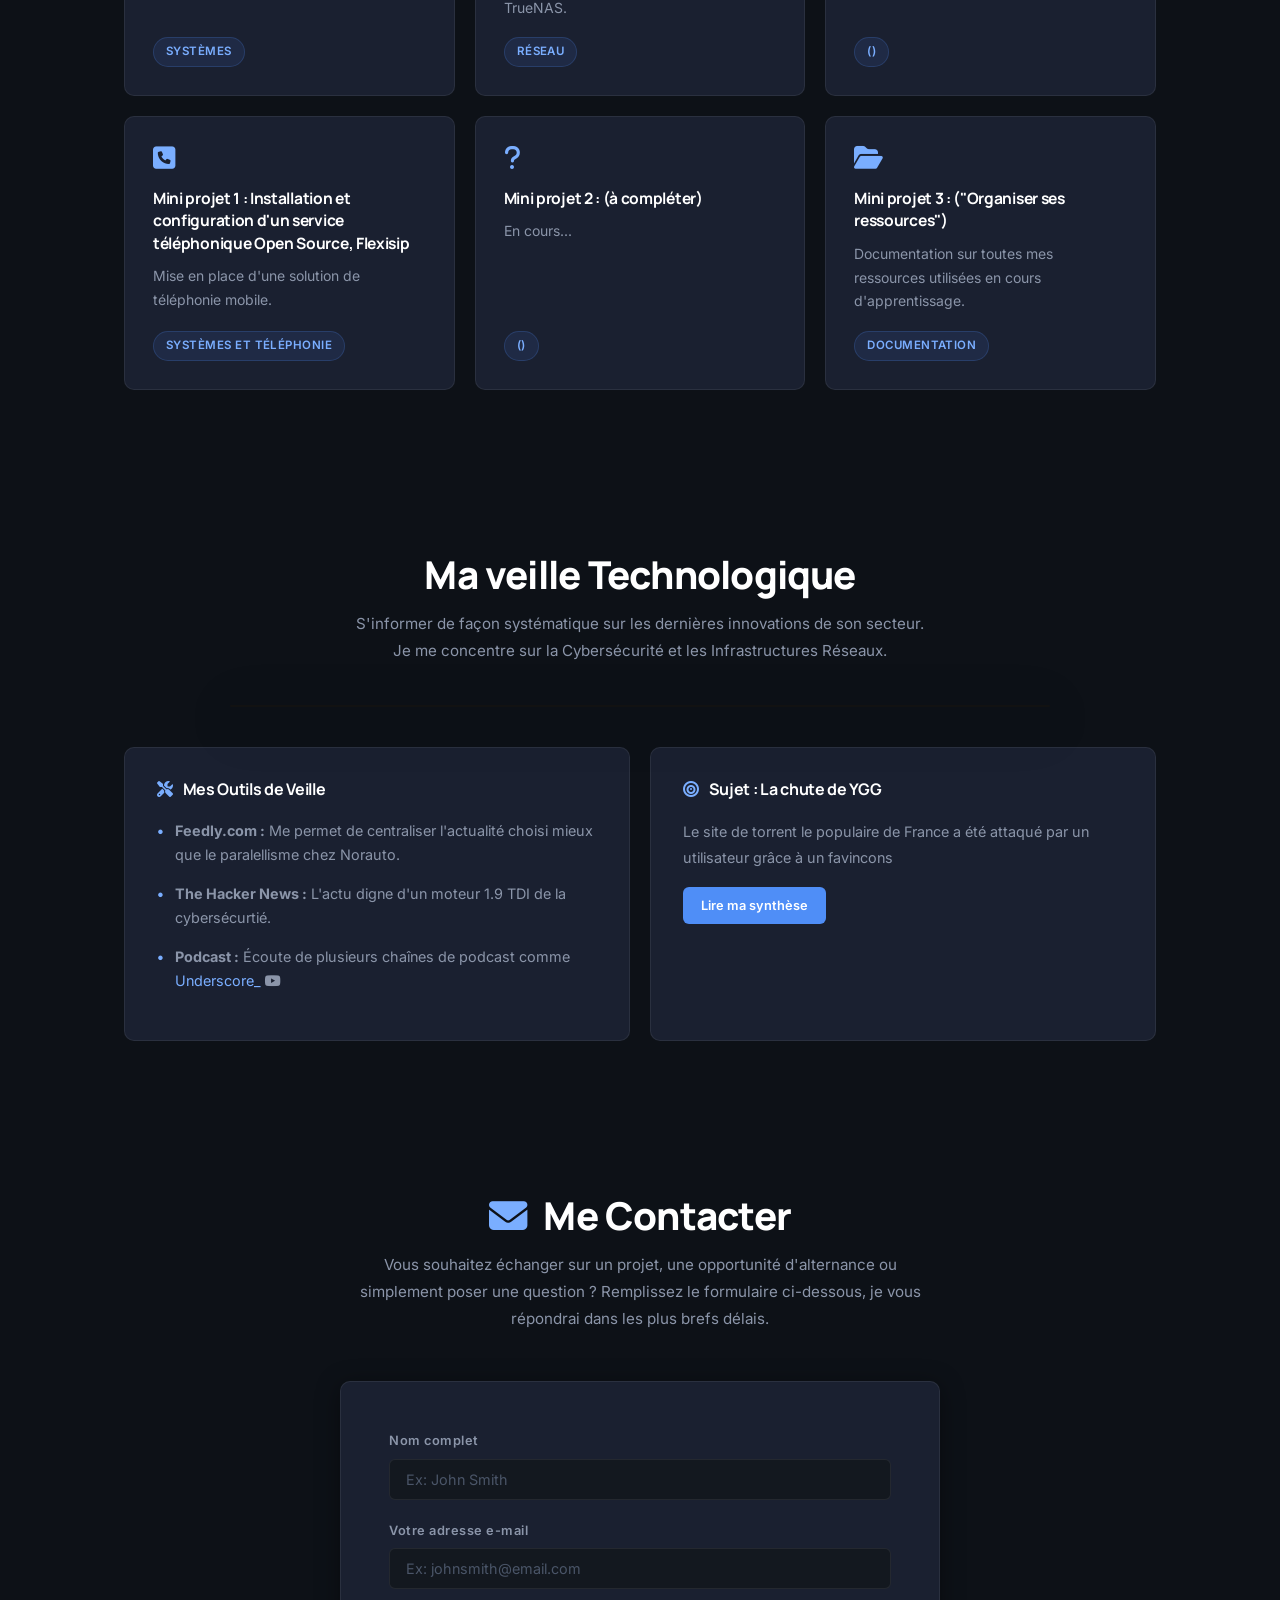
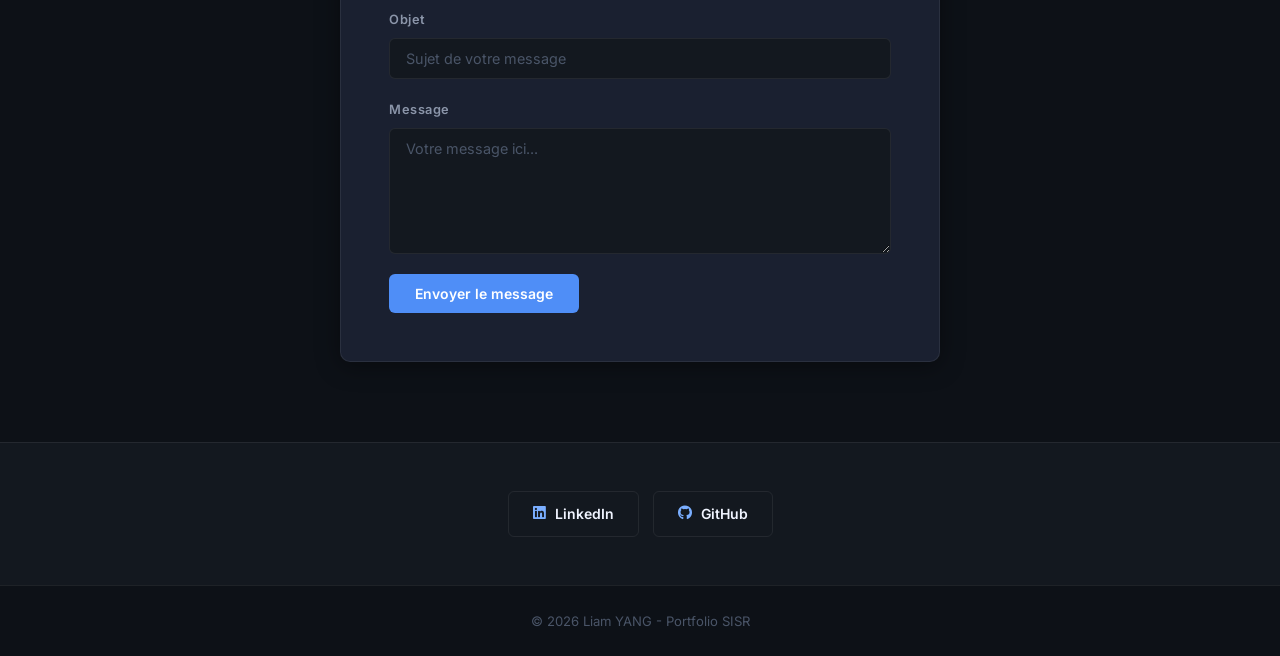
==== commit 5b1ee9b3: "Add files via upload" ====
--- a/index.html
+++ b/index.html
@@ -137,21 +137,23 @@
             
             <a href="pages/projet1.html" class="project-card">
                 <i class="fas fa-cloud"></i>
-                <h3>Projet 1 : POC Migration Centreon sur CentOS 7 à Debian 12</h3>
+                <h3>POC : Migration Centreon sur CentOS 7 à Debian 12</h3>
                 <p>Mise en place d'une solution en situation réelle.</p>
                 <span class="tag">Systèmes</span>
             </a>
 
-            <a href="[Lien vers la doc du Projet 2]" class="project-card">
+            <a href="pages/projet2.html" class="project-card">
                 <i class="fas fa-network-wired"></i>
-                <h3>Projet 2 : Infrastructure réseau avec redondance de router et serveur NAS</h3>
-                <p>En cours...</p>
+                <h3>Projet 1 : Infrastructure réseau avec redondance de router et serveur NAS</h3>
+                <p>Mise en place d'une architecture réseau avec un server Windows, 
+                    Pfsense, TrueNAS.
+                </p>
                 <span class="tag">Réseau</span>
             </a>
 
             <a href="[Lien vers la doc du Projet 3]" class="project-card">
                 <i class="fa-solid fa-question"></i>
-                <h3>Projet 3 : (à compléter)</h3>
+                <h3>Projet 2 : (à compléter)</h3>
                 <p>En cours...</p>
                 <span class="tag">()</span>
             </a>
@@ -214,9 +216,9 @@
             </div>
 
             <div class="veille-card topic">
-                <h3><i class="fas fa-bullseye"></i> Sujet : Le Zero Trust Architecture</h3>
-                <p>Le modèle "Zero Trust" part du principe qu'aucun utilisateur ou appareil ne doit avoir un accès automatique, qu'il soit à l'intérieur ou à l'extérieur du réseau de l'entreprise.</p>
-                <a href="#" class="cta-button small">Lire ma synthèse</a>
+                <h3><i class="fas fa-bullseye"></i> Sujet : La chute de YGG</h3>
+                <p>Le site de torrent le populaire de France a été attaqué par un utilisateur grâce à un favincons</p>
+                <a href="./assets/veille-ygg.docx" class="cta-button small">Lire ma synthèse</a>
             </div>
         </section>
 
